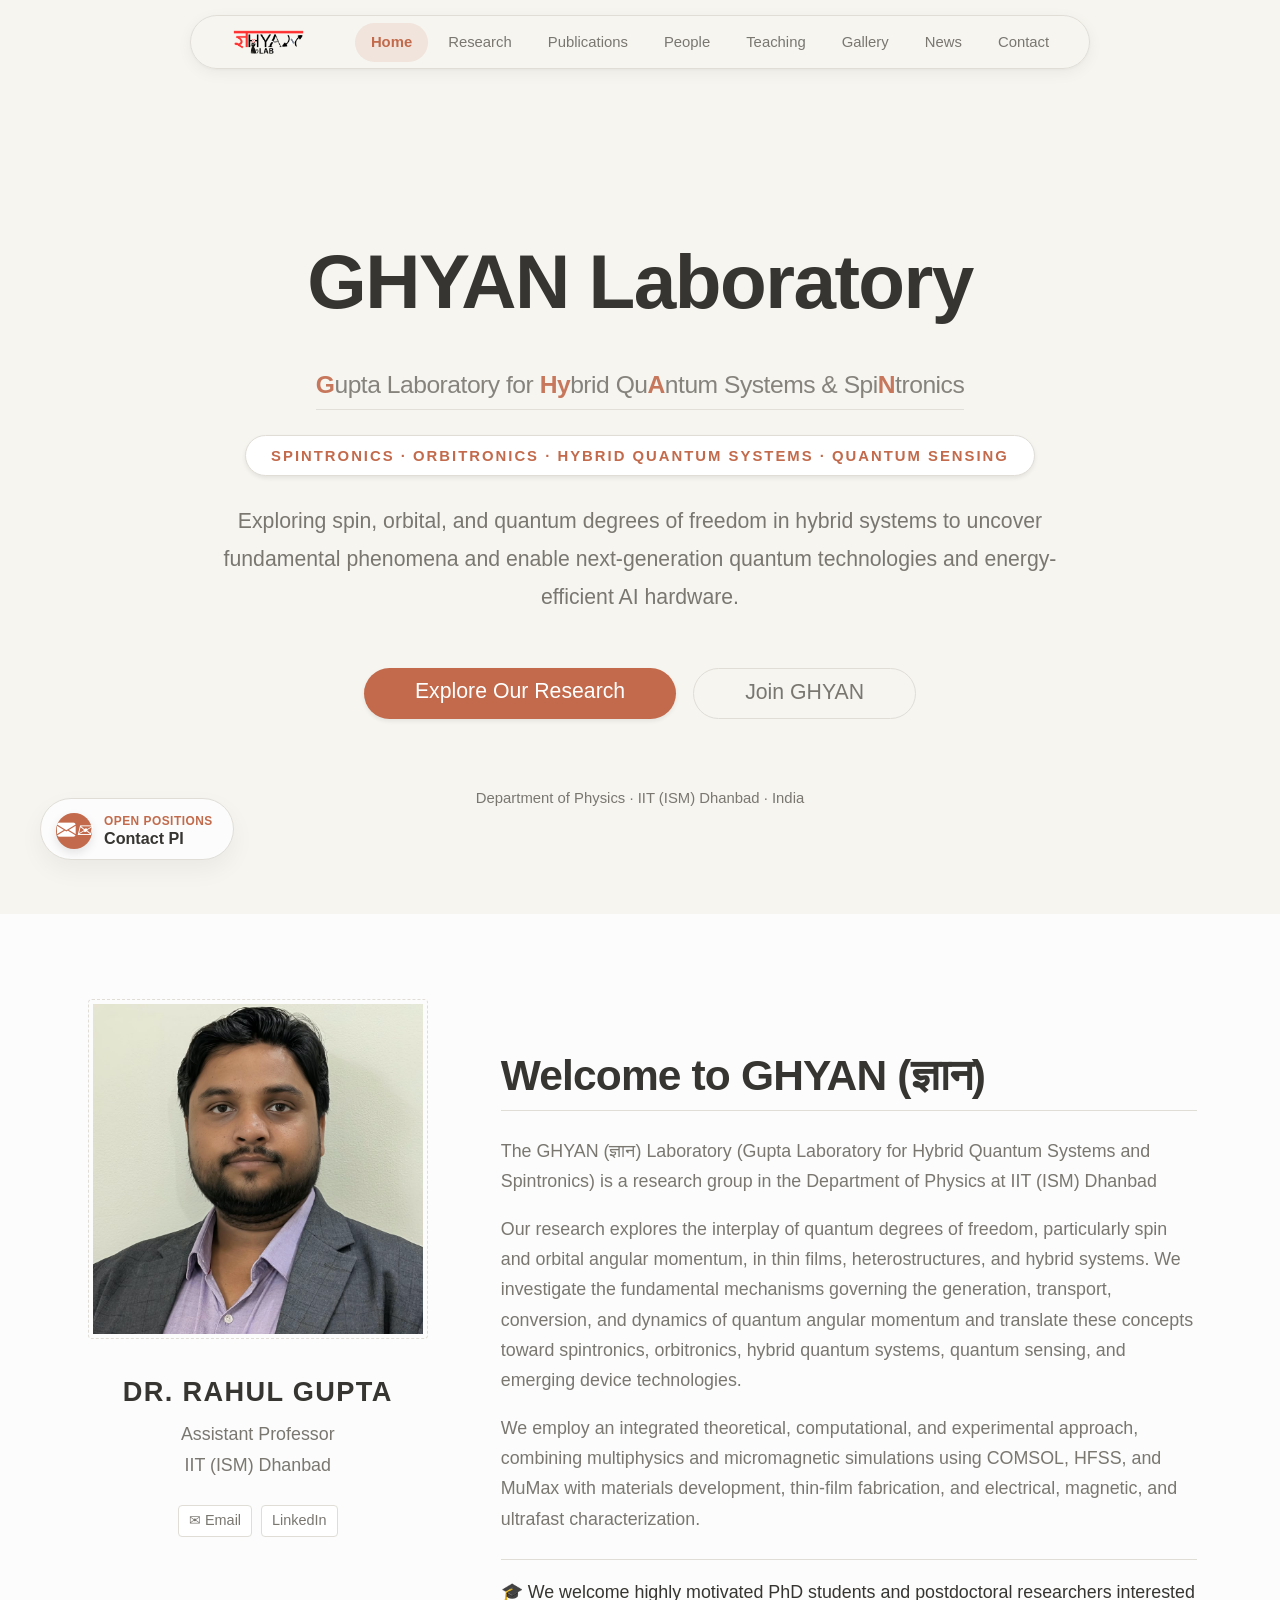
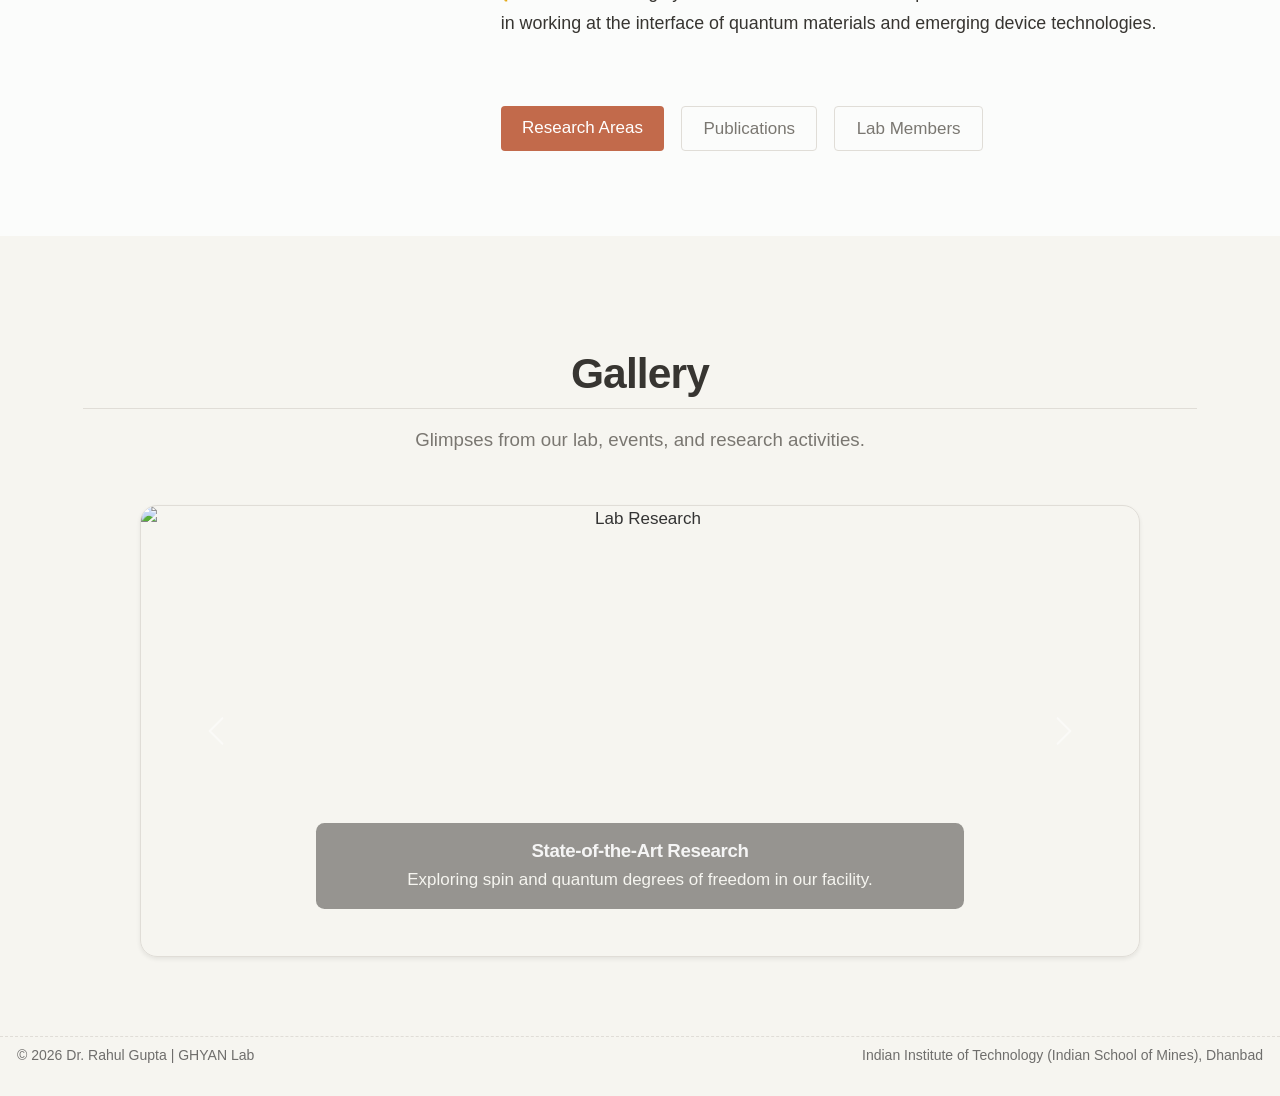
==== docs/index.html @ 09af7852 "PublicationUpdate" ====
<!DOCTYPE html>
<html xmlns="http://www.w3.org/1999/xhtml" lang="en" xml:lang="en"><head>

<meta charset="utf-8">
<meta name="generator" content="quarto-1.10.19">

<meta name="viewport" content="width=device-width, initial-scale=1.0, user-scalable=yes">


<title>Home – GHYAN</title>
<style>
/* Default styles provided by pandoc.
** See https://pandoc.org/MANUAL.html#variables-for-html for config info.
*/
span.smallcaps{font-variant: small-caps;}
div.columns{display: flex; gap: 1.5em;}
div.column{flex: auto;}
@media screen {
div.columns{gap: min(4vw, 1.5em);}
div.column{overflow-x: auto;}
}
div.hanging-indent{margin-left: 1.5em; text-indent: -1.5em;}
ul.task-list{list-style: none;}
ul.task-list li input[type="checkbox"] {
  width: 0.8em;
  margin: 0 0.8em 0.2em -1em; /* quarto-specific, see https://github.com/quarto-dev/quarto-cli/issues/4556 */ 
  vertical-align: middle;
}
</style>


<script src="site_libs/quarto-nav/quarto-nav.js"></script>
<script src="site_libs/quarto-nav/headroom.min.js"></script>
<script src="site_libs/clipboard/clipboard.min.js"></script>
<script src="site_libs/quarto-search/autocomplete.umd.js"></script>
<script src="site_libs/quarto-search/fuse.min.js"></script>
<script src="site_libs/quarto-search/quarto-search.js"></script>
<meta name="quarto:offset" content="./">
<link href="./images/Favicon_Dark.png" rel="icon" type="image/png">
<script src="site_libs/quarto-html/quarto.js" type="module"></script>
<script src="site_libs/quarto-html/tabsets/tabsets.js" type="module"></script>
<script src="site_libs/quarto-html/popper.min.js"></script>
<script src="site_libs/quarto-html/tippy.umd.min.js"></script>
<script src="site_libs/quarto-html/anchor.min.js"></script>
<link href="site_libs/quarto-html/tippy.css" rel="stylesheet">
<link href="site_libs/quarto-html/quarto-syntax-highlighting-bf27225e3a48a9273f3daa8f8e829971.css" rel="stylesheet" id="quarto-text-highlighting-styles">
<script src="site_libs/bootstrap/bootstrap.min.js"></script>
<link href="site_libs/bootstrap/bootstrap-icons.css" rel="stylesheet">
<link href="site_libs/bootstrap/bootstrap-4ba8b4d905635be60761a56a3afd567c.min.css" rel="stylesheet" append-hash="true" id="quarto-bootstrap" data-mode="light">
<script id="quarto-search-options" type="application/json">{
  "location": "navbar",
  "copy-button": false,
  "collapse-after": 3,
  "panel-placement": "end",
  "type": "overlay",
  "limit": 50,
  "keyboard-shortcut": [
    "f",
    "/",
    "s"
  ],
  "show-item-context": false,
  "language": {
    "search-no-results-text": "No results",
    "search-matching-documents-text": "matching documents",
    "search-copy-link-title": "Copy link to search",
    "search-hide-matches-text": "Hide additional matches",
    "search-more-match-text": "more match in this document",
    "search-more-matches-text": "more matches in this document",
    "search-clear-button-title": "Clear",
    "search-text-placeholder": "",
    "search-detached-cancel-button-title": "Cancel",
    "search-submit-button-title": "Submit",
    "search-label": "Search"
  }
}</script>


<link rel="stylesheet" href="styles.css">
</head>

<body class="nav-fixed fullcontent quarto-light">

<div id="quarto-search-results"></div>
  <header id="quarto-header" class="headroom fixed-top">
    <nav class="navbar navbar-expand-lg " data-bs-theme="dark">
      <div class="navbar-container container-fluid">
      <div class="navbar-brand-container mx-auto">
    <a href="./index.html" class="navbar-brand navbar-brand-logo">
    <img src="./images/Main Logo.png" alt="" class="navbar-logo light-content">
    <img src="./images/Main Logo.png" alt="" class="navbar-logo dark-content">
    </a>
  </div>
          <button class="navbar-toggler" type="button" data-bs-toggle="collapse" data-bs-target="#navbarCollapse" aria-controls="navbarCollapse" role="menu" aria-expanded="false" aria-label="Toggle navigation" onclick="if (window.quartoToggleHeadroom) { window.quartoToggleHeadroom(); }">
  <span class="navbar-toggler-icon"></span>
</button>
          <div class="collapse navbar-collapse" id="navbarCollapse">
            <ul class="navbar-nav navbar-nav-scroll ms-auto">
  <li class="nav-item">
    <a class="nav-link active" href="./index.html" aria-current="page"> 
<span class="menu-text">Home</span></a>
  </li>  
  <li class="nav-item">
    <a class="nav-link" href="./research.html"> 
<span class="menu-text">Research</span></a>
  </li>  
  <li class="nav-item">
    <a class="nav-link" href="./publications.html"> 
<span class="menu-text">Publications</span></a>
  </li>  
  <li class="nav-item">
    <a class="nav-link" href="./people.html"> 
<span class="menu-text">People</span></a>
  </li>  
  <li class="nav-item">
    <a class="nav-link" href="./teaching.html"> 
<span class="menu-text">Teaching</span></a>
  </li>  
  <li class="nav-item">
    <a class="nav-link" href="./gallery.html"> 
<span class="menu-text">Gallery</span></a>
  </li>  
  <li class="nav-item">
    <a class="nav-link" href="./news.html"> 
<span class="menu-text">News</span></a>
  </li>  
  <li class="nav-item">
    <a class="nav-link" href="./contact.html"> 
<span class="menu-text">Contact</span></a>
  </li>  
</ul>
          </div> <!-- /navcollapse -->
            <div class="quarto-navbar-tools">
</div>
      </div> <!-- /container-fluid -->
    </nav>
</header>
<!-- content -->
<div id="quarto-content" class="quarto-container page-layout-custom page-navbar">
<!-- sidebar -->
<!-- margin-sidebar -->
<!-- main -->

<header id="title-block-header" class="quarto-title-block default">
<div class="quarto-title">
<h1 class="title">Home</h1>
</div>



<div class="quarto-title-meta">

    
  
    
  </div>
  


</header>


<style>
  #title-block-header { display: none; }
  
  /* Natural body scrolling */
  html { 
    scroll-padding-top: 100px; /* Accounts for floating Quarto navbar */
    scroll-behavior: smooth;
  }
  
  body { 
    background-color: var(--bs-body-bg, #f6f5f0); 
  }
  
  #quarto-content { padding: 0 !important; margin: 0 !important; }
  
  /* Quarto footer styling */
  .nav-footer {
    background-color: var(--bs-body-bg) !important;
    border-top: 1px dashed #e0ddd7;
  }
  
  .snap-container {
    width: 100%;
    max-width: 100%;
    overflow-x: hidden;
  }
  
  /* Full-width, full-height sections */
  .snap-section {
    min-height: calc(100vh - 100px);
    width: 100%;
    display: flex;
    align-items: center;
    justify-content: center;
    padding: 2rem 1.5rem;
    position: relative;
  }
  
  .hero-text {
    max-width: 850px;
    line-height: 1.8;
  }
  
  /* --- Floating Tab --- */
  .floating-tab {
    position: fixed;
    bottom: 40px;
    left: 40px;
    background: #fbfcfb; /* Card background */
    border: 1px solid #e0ddd7;
    padding: 10px 20px 10px 15px;
    border-radius: 50px;
    box-shadow: 0 10px 25px rgba(0,0,0,0.05);
    z-index: 1000;
    display: flex;
    align-items: center;
    gap: 12px;
    text-decoration: none;
    color: #373531;
    transition: all 0.3s ease;
  }
  @media (max-width: 576px) {
    .floating-tab {
      bottom: 20px;
      left: 20px;
      padding: 8px 14px 8px 10px;
    }
  }
  .floating-tab:hover {
    transform: translateY(-5px);
    box-shadow: 0 15px 35px rgba(0,0,0,0.08);
    color: #373531;
    text-decoration: none;
  }
  .floating-icon-wrap {
    background: #c26a4b; /* Primary Accent */
    color: white;
    width: 36px;
    height: 36px;
    border-radius: 50%;
    display: flex;
    align-items: center;
    justify-content: center;
    font-size: 1.1rem;
    box-shadow: 0 4px 10px rgba(0,0,0,0.1);
  }
  .floating-text .eyebrow {
    font-size: 0.7rem;
    font-weight: 700;
    text-transform: uppercase;
    color: #c26a4b;
    letter-spacing: 0.5px;
    line-height: 1;
    margin-bottom: 2px;
  }
  .floating-text .main {
    font-size: 0.95rem;
    font-weight: 700;
    line-height: 1;
  }
  
  /* Utilities for Kinto Theme */
  .text-accent { color: #c26a4b !important; }
  .bg-accent { background-color: #c26a4b !important; color: white !important; }
  .text-muted-foreground { color: #7a7771 !important; }
  .border-subtle { border-color: #e0ddd7 !important; }
</style>

<!-- Floating Bottom Left Tab -->
<a href="contact.html" class="floating-tab">
  <div class="floating-icon-wrap">
    <i class="bi bi-envelope-fill">✉</i>
  </div>
  <div class="floating-text">
    <div class="eyebrow">Open Positions</div>
    <div class="main">Contact PI</div>
  </div>
</a>

<div class="snap-container">

  <!-- Section 1: Hero Banner -->
  <section class="snap-section text-center">
    <div class="container d-flex flex-column justify-content-center align-items-center" style="z-index: 1;">
      
      <h1 class="display-2 fw-bolder mb-3" style="color: #373531; letter-spacing: -0.02em;">GHYAN Laboratory</h1> 
      <h2 class="h3 mb-4 fw-normal" style="color: #7a7771;"><span class="text-accent fw-bold">G</span>upta Laboratory for <span class="text-accent fw-bold">Hy</span>brid Qu<span class="text-accent fw-bold">A</span>ntum Systems &amp; Spi<span class="text-accent fw-bold">N</span>tronics</h2>
      
      <div class="d-inline-block border border-subtle rounded-pill px-4 py-2 mb-4 bg-white shadow-sm">
        <p class="text-uppercase small fw-bold text-accent mb-0" style="letter-spacing: 2px;">
          Spintronics · Orbitronics · Hybrid Quantum Systems · Quantum Sensing
        </p>
      </div>
      
      <p class="lead hero-text mb-5 mx-auto text-muted-foreground">
        Exploring spin, orbital, and quantum degrees of freedom in hybrid systems to uncover fundamental phenomena and enable next-generation quantum technologies and energy-efficient AI hardware.
      </p>
      
      <div class="d-flex flex-wrap gap-3 justify-content-center mb-5">
        <a href="research.html" class="btn bg-accent btn-lg rounded-pill px-5 shadow-sm border-0">Explore Our Research</a>
        <a href="contact.html" class="btn btn-outline-dark btn-lg rounded-pill px-5 border-subtle text-muted-foreground">Join GHYAN</a>
      </div>
      
      <p class="small text-muted-foreground mt-3">
        Department of Physics · IIT (ISM) Dhanbad · India
      </p>
      
    </div>
  </section>

  <!-- Section 2: Welcome (Using existing theme styles) -->
  <section class="snap-section" style="background-color: #fbfcfb;">
    <div class="container py-5">
      <!-- We reuse the .home-layout from your styles.css for a native look -->
      <div class="home-layout" style="margin-top: 0; margin-bottom: 0; min-height: auto;">
        
        <!-- Left Column: Profile -->
        <div class="home-left">
          <div class="profile-img-container" style="border-color: #e0ddd7;">
            <img src="images/profile.jpg" alt="Dr. Rahul Gupta">
          </div>
          <div class="profile-name" style="color: #373531;">Dr. Rahul Gupta</div>
          <div class="profile-title text-muted-foreground">Assistant Professor</div>
          <div class="profile-title text-muted-foreground">IIT (ISM) Dhanbad</div>
          
          <div class="social-buttons">
            <a href="mailto:gupta.hyq@gmail.com" class="social-btn email" style="color: #7a7771; border-color: #e0ddd7;">✉ Email</a>
            <a href="#" class="social-btn linkedin" target="_blank" style="color: #7a7771; border-color: #e0ddd7;">LinkedIn</a>
          </div>
        </div>

        <!-- Right Column: Welcome and Bio -->
        <div class="home-right">
          <h2 class="welcome-title mb-4" style="font-size: 2.5rem; font-weight: 700; color: #373531; letter-spacing: -0.02em;">Welcome to GHYAN (ज्ञान)</h2>
          
          <div class="welcome-text text-muted-foreground" style="font-size: 1.05rem; line-height: 1.7;">
            <p>The GHYAN (ज्ञान) Laboratory (Gupta Laboratory for Hybrid Quantum Systems and Spintronics) is a research group in the Department of Physics at IIT (ISM) Dhanbad</p>
            
            <p>Our research explores the interplay of quantum degrees of freedom, particularly spin and orbital angular momentum, in thin films, heterostructures, and hybrid systems. We investigate the fundamental mechanisms governing the generation, transport, conversion, and dynamics of quantum angular momentum and translate these concepts toward spintronics, orbitronics, hybrid quantum systems, quantum sensing, and emerging device technologies.</p>
            
            <p>We employ an integrated theoretical, computational, and experimental approach, combining multiphysics and micromagnetic simulations using COMSOL, HFSS, and MuMax with materials development, thin-film fabrication, and electrical, magnetic, and ultrafast characterization.</p>
            
            <p class="mt-4 pt-3 border-top border-subtle" style="color: #373531; font-weight: 500;">
              🎓 We welcome highly motivated PhD students and postdoctoral researchers interested in working at the interface of quantum materials and emerging device technologies.
            </p>
          </div>
          
          <div class="action-buttons mt-4">
            <a href="research.html" class="action-btn bg-accent text-white border-0">Research Areas</a>
            <a href="publications.html" class="action-btn" style="border-color: #e0ddd7; color: #7a7771;">Publications</a>
            <a href="people.html" class="action-btn" style="border-color: #e0ddd7; color: #7a7771;">Lab Members</a>
          </div>
        </div>

      </div>
    </div>
  </section>

  <!-- Section 3: Gallery -->
  <section class="snap-section">
    <div class="container text-center">
      <h2 class="display-6 fw-bold mb-3" style="color: #373531; letter-spacing: -0.02em;">Gallery</h2>
      <p class="text-muted-foreground mb-5 fs-5">
        Glimpses from our lab, events, and research activities.
      </p>
      
      <!-- Working Bootstrap Carousel -->
      <div class="row g-4 justify-content-center mx-auto" style="max-width: 1000px;">
        <div class="col-md-10">
          <div id="galleryCarousel" class="carousel slide carousel-fade rounded-4 shadow-sm overflow-hidden border border-subtle" data-bs-ride="carousel">
            <div class="carousel-inner">
              <div class="carousel-item active" data-bs-interval="4000">
                <img src="https://images.unsplash.com/photo-1532094349884-543bc11b234d?auto=format&amp;fit=crop&amp;w=1200&amp;q=80" class="d-block w-100" alt="Lab Research" style="height: 450px; object-fit: cover;">
                <div class="carousel-caption d-none d-md-block bg-dark bg-opacity-50 rounded-3 p-3 mb-4 mx-4">
                  <h5 class="text-white fw-bold mb-1">State-of-the-Art Research</h5>
                  <p class="text-light mb-0">Exploring spin and quantum degrees of freedom in our facility.</p>
                </div>
              </div>
              <div class="carousel-item" data-bs-interval="4000">
                <img src="https://images.unsplash.com/photo-1456324504439-367cee3b3c32?auto=format&amp;fit=crop&amp;w=1200&amp;q=80" class="d-block w-100" alt="Publications" style="height: 450px; object-fit: cover;">
                <div class="carousel-caption d-none d-md-block bg-dark bg-opacity-50 rounded-3 p-3 mb-4 mx-4">
                  <h5 class="text-white fw-bold mb-1">Breakthrough Publications</h5>
                  <p class="text-light mb-0">Bridging fundamental physics and next-generation device concepts.</p>
                </div>
              </div>
              <div class="carousel-item" data-bs-interval="4000">
                <img src="https://images.unsplash.com/photo-1524178232363-1fb2b075b655?auto=format&amp;fit=crop&amp;w=1200&amp;q=80" class="d-block w-100" alt="Team Work" style="height: 450px; object-fit: cover;">
                <div class="carousel-caption d-none d-md-block bg-dark bg-opacity-50 rounded-3 p-3 mb-4 mx-4">
                  <h5 class="text-white fw-bold mb-1">Collaborative Environment</h5>
                  <p class="text-light mb-0">Working at the interface of quantum materials and emerging tech.</p>
                </div>
              </div>
            </div>
            <button class="carousel-control-prev" type="button" data-bs-target="#galleryCarousel" data-bs-slide="prev">
              <span class="carousel-control-prev-icon" aria-hidden="true"></span>
              <span class="visually-hidden">Previous</span>
            </button>
            <button class="carousel-control-next" type="button" data-bs-target="#galleryCarousel" data-bs-slide="next">
              <span class="carousel-control-next-icon" aria-hidden="true"></span>
              <span class="visually-hidden">Next</span>
            </button>
          </div>
        </div>
      </div>
      
    </div>
  </section>

</div>




<script id="quarto-html-after-body" type="application/javascript">
  window.document.addEventListener("DOMContentLoaded", function (event) {
    const icon = "";
    const anchorJS = new window.AnchorJS();
    anchorJS.options = {
      placement: 'right',
      icon: icon
    };
    anchorJS.add('.anchored');
    const isCodeAnnotation = (el) => {
      for (const clz of el.classList) {
        if (clz.startsWith('code-annotation-')) {                     
          return true;
        }
      }
      return false;
    }
    const onCopySuccess = function(e) {
      // button target
      const button = e.trigger;
      // don't keep focus
      button.blur();
      // flash "checked"
      button.classList.add('code-copy-button-checked');
      var currentTitle = button.getAttribute("title");
      button.setAttribute("title", "Copied!");
      let tooltip;
      if (window.bootstrap) {
        button.setAttribute("data-bs-toggle", "tooltip");
        button.setAttribute("data-bs-placement", "left");
        button.setAttribute("data-bs-title", "Copied!");
        tooltip = new bootstrap.Tooltip(button, 
          { trigger: "manual", 
            customClass: "code-copy-button-tooltip",
            offset: [0, -8]});
        tooltip.show();    
      }
      setTimeout(function() {
        if (tooltip) {
          tooltip.hide();
          button.removeAttribute("data-bs-title");
          button.removeAttribute("data-bs-toggle");
          button.removeAttribute("data-bs-placement");
        }
        button.setAttribute("title", currentTitle);
        button.classList.remove('code-copy-button-checked');
      }, 1000);
      // clear code selection
      e.clearSelection();
    }
    const getTextToCopy = function(trigger) {
      const outerScaffold = trigger.parentElement.cloneNode(true);
      const codeEl = outerScaffold.querySelector('code');
      for (const childEl of codeEl.children) {
        if (isCodeAnnotation(childEl)) {
          childEl.remove();
        }
      }
      return codeEl.innerText;
    }
    const clipboard = new window.ClipboardJS('.code-copy-button:not([data-in-quarto-modal])', {
      text: getTextToCopy
    });
    clipboard.on('success', onCopySuccess);
    if (window.document.getElementById('quarto-embedded-source-code-modal')) {
      const clipboardModal = new window.ClipboardJS('.code-copy-button[data-in-quarto-modal]', {
        text: getTextToCopy,
        container: window.document.getElementById('quarto-embedded-source-code-modal')
      });
      clipboardModal.on('success', onCopySuccess);
    }
      var localhostRegex = new RegExp(/^(?:http|https):\/\/localhost\:?[0-9]*\//);
      var mailtoRegex = new RegExp(/^mailto:/);
        var filterRegex = new RegExp('/' + window.location.host + '/');
      var isInternal = (href) => {
          return filterRegex.test(href) || localhostRegex.test(href) || mailtoRegex.test(href);
      }
      // Inspect non-navigation links and adorn them if external
     var links = window.document.querySelectorAll('a[href]:not(.nav-link):not(.navbar-brand):not(.toc-action):not(.sidebar-link):not(.sidebar-item-toggle):not(.pagination-link):not(.no-external):not([aria-hidden]):not(.dropdown-item):not(.quarto-navigation-tool):not(.about-link)');
      for (var i=0; i<links.length; i++) {
        const link = links[i];
        if (!isInternal(link.href)) {
          // undo the damage that might have been done by quarto-nav.js in the case of
          // links that we want to consider external
          if (link.dataset.originalHref !== undefined) {
            link.href = link.dataset.originalHref;
          }
        }
      }
    function tippyHover(el, contentFn, onTriggerFn, onUntriggerFn) {
      const config = {
        allowHTML: true,
        maxWidth: 500,
        delay: 100,
        arrow: false,
        appendTo: function(el) {
            return el.parentElement;
        },
        interactive: true,
        interactiveBorder: 10,
        theme: 'quarto',
        placement: 'bottom-start',
      };
      if (contentFn) {
        config.content = contentFn;
      }
      if (onTriggerFn) {
        config.onTrigger = onTriggerFn;
      }
      if (onUntriggerFn) {
        config.onUntrigger = onUntriggerFn;
      }
      window.tippy(el, config); 
    }
    const noterefs = window.document.querySelectorAll('a[role="doc-noteref"]');
    for (var i=0; i<noterefs.length; i++) {
      const ref = noterefs[i];
      tippyHover(ref, function() {
        // use id or data attribute instead here
        let href = ref.getAttribute('data-footnote-href') || ref.getAttribute('href');
        try { href = new URL(href).hash; } catch {}
        const id = href.replace(/^#\/?/, "");
        const note = window.document.getElementById(id);
        if (note) {
          return note.innerHTML;
        } else {
          return "";
        }
      });
    }
    const xrefs = window.document.querySelectorAll('a.quarto-xref');
    const processXRef = (id, note) => {
      // Strip column container classes
      const stripColumnClz = (el) => {
        el.classList.remove("page-full", "page-columns");
        if (el.children) {
          for (const child of el.children) {
            stripColumnClz(child);
          }
        }
      }
      stripColumnClz(note)
      if (id === null || id.startsWith('sec-')) {
        // Special case sections, only their first couple elements
        const container = document.createElement("div");
        if (note.children && note.children.length > 2) {
          container.appendChild(note.children[0].cloneNode(true));
          for (let i = 1; i < note.children.length; i++) {
            const child = note.children[i];
            if (child.tagName === "P" && child.innerText === "") {
              continue;
            } else {
              container.appendChild(child.cloneNode(true));
              break;
            }
          }
          if (window.Quarto?.typesetMath) {
            window.Quarto.typesetMath(container);
          }
          return container.innerHTML
        } else {
          if (window.Quarto?.typesetMath) {
            window.Quarto.typesetMath(note);
          }
          return note.innerHTML;
        }
      } else {
        // Remove any anchor links if they are present
        const anchorLink = note.querySelector('a.anchorjs-link');
        if (anchorLink) {
          anchorLink.remove();
        }
        if (window.Quarto?.typesetMath) {
          window.Quarto.typesetMath(note);
        }
        if (note.classList.contains("callout")) {
          return note.outerHTML;
        } else {
          return note.innerHTML;
        }
      }
    }
    for (var i=0; i<xrefs.length; i++) {
      const xref = xrefs[i];
      tippyHover(xref, undefined, function(instance) {
        instance.disable();
        let url = xref.getAttribute('href');
        let hash = undefined; 
        if (url.startsWith('#')) {
          hash = url;
        } else {
          try { hash = new URL(url).hash; } catch {}
        }
        if (hash) {
          const id = hash.replace(/^#\/?/, "");
          const note = window.document.getElementById(id);
          if (note !== null) {
            try {
              const html = processXRef(id, note.cloneNode(true));
              instance.setContent(html);
            } finally {
              instance.enable();
              instance.show();
            }
          } else {
            // See if we can fetch this
            fetch(url.split('#')[0])
            .then(res => res.text())
            .then(html => {
              const parser = new DOMParser();
              const htmlDoc = parser.parseFromString(html, "text/html");
              const note = htmlDoc.getElementById(id);
              if (note !== null) {
                const html = processXRef(id, note);
                instance.setContent(html);
              } 
            }).finally(() => {
              instance.enable();
              instance.show();
            });
          }
        } else {
          // See if we can fetch a full url (with no hash to target)
          // This is a special case and we should probably do some content thinning / targeting
          fetch(url)
          .then(res => res.text())
          .then(html => {
            const parser = new DOMParser();
            const htmlDoc = parser.parseFromString(html, "text/html");
            const note = htmlDoc.querySelector('main.content');
            if (note !== null) {
              // This should only happen for chapter cross references
              // (since there is no id in the URL)
              // remove the first header
              if (note.children.length > 0 && note.children[0].tagName === "HEADER") {
                note.children[0].remove();
              }
              const html = processXRef(null, note);
              instance.setContent(html);
            } 
          }).finally(() => {
            instance.enable();
            instance.show();
          });
        }
      }, function(instance) {
      });
    }
        let selectedAnnoteEl;
        const selectorForAnnotation = ( cell, annotation) => {
          let cellAttr = 'data-code-cell="' + cell + '"';
          let lineAttr = 'data-code-annotation="' +  annotation + '"';
          const selector = 'span[' + cellAttr + '][' + lineAttr + ']';
          return selector;
        }
        const selectCodeLines = (annoteEl) => {
          const doc = window.document;
          const targetCell = annoteEl.getAttribute("data-target-cell");
          const targetAnnotation = annoteEl.getAttribute("data-target-annotation");
          const annoteSpan = window.document.querySelector(selectorForAnnotation(targetCell, targetAnnotation));
          const lines = annoteSpan.getAttribute("data-code-lines").split(",");
          const lineIds = lines.map((line) => {
            return targetCell + "-" + line;
          })
          let top = null;
          let height = null;
          let parent = null;
          if (lineIds.length > 0) {
              //compute the position of the single el (top and bottom and make a div)
              const el = window.document.getElementById(lineIds[0]);
              top = el.offsetTop;
              height = el.offsetHeight;
              parent = el.parentElement.parentElement;
            if (lineIds.length > 1) {
              const lastEl = window.document.getElementById(lineIds[lineIds.length - 1]);
              const bottom = lastEl.offsetTop + lastEl.offsetHeight;
              height = bottom - top;
            }
            if (top !== null && height !== null && parent !== null) {
              // cook up a div (if necessary) and position it 
              let div = window.document.getElementById("code-annotation-line-highlight");
              if (div === null) {
                div = window.document.createElement("div");
                div.setAttribute("id", "code-annotation-line-highlight");
                div.style.position = 'absolute';
                parent.appendChild(div);
              }
              div.style.top = top - 2 + "px";
              div.style.height = height + 4 + "px";
              div.style.left = 0;
              let gutterDiv = window.document.getElementById("code-annotation-line-highlight-gutter");
              if (gutterDiv === null) {
                gutterDiv = window.document.createElement("div");
                gutterDiv.setAttribute("id", "code-annotation-line-highlight-gutter");
                gutterDiv.style.position = 'absolute';
                const codeCell = window.document.getElementById(targetCell);
                const gutter = codeCell.querySelector('.code-annotation-gutter');
                gutter.appendChild(gutterDiv);
              }
              gutterDiv.style.top = top - 2 + "px";
              gutterDiv.style.height = height + 4 + "px";
            }
            selectedAnnoteEl = annoteEl;
          }
        };
        const unselectCodeLines = () => {
          const elementsIds = ["code-annotation-line-highlight", "code-annotation-line-highlight-gutter"];
          elementsIds.forEach((elId) => {
            const div = window.document.getElementById(elId);
            if (div) {
              div.remove();
            }
          });
          selectedAnnoteEl = undefined;
        };
          // Handle positioning of the toggle
      window.addEventListener(
        "resize",
        throttle(() => {
          elRect = undefined;
          if (selectedAnnoteEl) {
            selectCodeLines(selectedAnnoteEl);
          }
        }, 10)
      );
      function throttle(fn, ms) {
      let throttle = false;
      let timer;
        return (...args) => {
          if(!throttle) { // first call gets through
              fn.apply(this, args);
              throttle = true;
          } else { // all the others get throttled
              if(timer) clearTimeout(timer); // cancel #2
              timer = setTimeout(() => {
                fn.apply(this, args);
                timer = throttle = false;
              }, ms);
          }
        };
      }
        // Attach click handler to the DT
        const annoteDls = window.document.querySelectorAll('dt[data-target-cell]');
        for (const annoteDlNode of annoteDls) {
          annoteDlNode.addEventListener('click', (event) => {
            const clickedEl = event.target;
            if (clickedEl !== selectedAnnoteEl) {
              unselectCodeLines();
              const activeEl = window.document.querySelector('dt[data-target-cell].code-annotation-active');
              if (activeEl) {
                activeEl.classList.remove('code-annotation-active');
              }
              selectCodeLines(clickedEl);
              clickedEl.classList.add('code-annotation-active');
            } else {
              // Unselect the line
              unselectCodeLines();
              clickedEl.classList.remove('code-annotation-active');
            }
          });
        }
    const findCites = (el) => {
      const parentEl = el.parentElement;
      if (parentEl) {
        const cites = parentEl.dataset.cites;
        if (cites) {
          return {
            el,
            cites: cites.split(' ')
          };
        } else {
          return findCites(el.parentElement)
        }
      } else {
        return undefined;
      }
    };
    var bibliorefs = window.document.querySelectorAll('a[role="doc-biblioref"]');
    for (var i=0; i<bibliorefs.length; i++) {
      const ref = bibliorefs[i];
      const citeInfo = findCites(ref);
      if (citeInfo) {
        tippyHover(citeInfo.el, function() {
          var popup = window.document.createElement('div');
          citeInfo.cites.forEach(function(cite) {
            var citeDiv = window.document.createElement('div');
            citeDiv.classList.add('hanging-indent');
            citeDiv.classList.add('csl-entry');
            var biblioDiv = window.document.getElementById('ref-' + cite);
            if (biblioDiv) {
              citeDiv.innerHTML = biblioDiv.innerHTML;
            }
            popup.appendChild(citeDiv);
          });
          return popup.innerHTML;
        });
      }
    }
  });
  </script>
</div> <!-- /content -->
<footer class="footer">
  <div class="nav-footer">
    <div class="nav-footer-left">
<p>© 2026 Dr.&nbsp;Rahul Gupta | GHYAN Lab</p>
</div>   
    <div class="nav-footer-center">
      &nbsp;
    </div>
    <div class="nav-footer-right">
<p>Indian Institute of Technology (Indian School of Mines), Dhanbad</p>
</div>
  </div>
</footer>




</body></html>
---- docs/site_libs/quarto-html/tippy.css ----
.tippy-box[data-animation=fade][data-state=hidden]{opacity:0}[data-tippy-root]{max-width:calc(100vw - 10px)}.tippy-box{position:relative;background-color:#333;color:#fff;border-radius:4px;font-size:14px;line-height:1.4;white-space:normal;outline:0;transition-property:transform,visibility,opacity}.tippy-box[data-placement^=top]>.tippy-arrow{bottom:0}.tippy-box[data-placement^=top]>.tippy-arrow:before{bottom:-7px;left:0;border-width:8px 8px 0;border-top-color:initial;transform-origin:center top}.tippy-box[data-placement^=bottom]>.tippy-arrow{top:0}.tippy-box[data-placement^=bottom]>.tippy-arrow:before{top:-7px;left:0;border-width:0 8px 8px;border-bottom-color:initial;transform-origin:center bottom}.tippy-box[data-placement^=left]>.tippy-arrow{right:0}.tippy-box[data-placement^=left]>.tippy-arrow:before{border-width:8px 0 8px 8px;border-left-color:initial;right:-7px;transform-origin:center left}.tippy-box[data-placement^=right]>.tippy-arrow{left:0}.tippy-box[data-placement^=right]>.tippy-arrow:before{left:-7px;border-width:8px 8px 8px 0;border-right-color:initial;transform-origin:center right}.tippy-box[data-inertia][data-state=visible]{transition-timing-function:cubic-bezier(.54,1.5,.38,1.11)}.tippy-arrow{width:16px;height:16px;color:#333}.tippy-arrow:before{content:"";position:absolute;border-color:transparent;border-style:solid}.tippy-content{position:relative;padding:5px 9px;z-index:1}
---- docs/site_libs/quarto-html/quarto-syntax-highlighting-bf27225e3a48a9273f3daa8f8e829971.css ----
/* quarto syntax highlight colors */
:root {
  --quarto-hl-ot-color: #003B4F;
  --quarto-hl-at-color: #657422;
  --quarto-hl-ss-color: #20794D;
  --quarto-hl-an-color: #5E5E5E;
  --quarto-hl-fu-color: #4758AB;
  --quarto-hl-st-color: #20794D;
  --quarto-hl-cf-color: #003B4F;
  --quarto-hl-op-color: #5E5E5E;
  --quarto-hl-er-color: #AD0000;
  --quarto-hl-bn-color: #AD0000;
  --quarto-hl-al-color: #AD0000;
  --quarto-hl-va-color: #111111;
  --quarto-hl-bu-color: inherit;
  --quarto-hl-ex-color: inherit;
  --quarto-hl-pp-color: #AD0000;
  --quarto-hl-in-color: #5E5E5E;
  --quarto-hl-vs-color: #20794D;
  --quarto-hl-wa-color: #5E5E5E;
  --quarto-hl-do-color: #5E5E5E;
  --quarto-hl-im-color: #00769E;
  --quarto-hl-ch-color: #20794D;
  --quarto-hl-dt-color: #AD0000;
  --quarto-hl-fl-color: #AD0000;
  --quarto-hl-co-color: #5E5E5E;
  --quarto-hl-cv-color: #5E5E5E;
  --quarto-hl-cn-color: #8f5902;
  --quarto-hl-sc-color: #5E5E5E;
  --quarto-hl-dv-color: #AD0000;
  --quarto-hl-kw-color: #003B4F;
}

/* other quarto variables */
:root {
  --quarto-font-monospace: SFMono-Regular, Menlo, Monaco, Consolas, "Liberation Mono", "Courier New", monospace;
}

/* syntax highlight based on Pandoc's rules */
pre > code.sourceCode > span {
  color: #003B4F;
}

code.sourceCode > span {
  color: #003B4F;
}

div.sourceCode,
div.sourceCode pre.sourceCode {
  color: #003B4F;
}

/* Normal */
code span {
  color: #003B4F;
}

/* Alert */
code span.al {
  color: #AD0000;
  font-style: inherit;
}

/* Annotation */
code span.an {
  color: #5E5E5E;
  font-style: inherit;
}

/* Attribute */
code span.at {
  color: #657422;
  font-style: inherit;
}

/* BaseN */
code span.bn {
  color: #AD0000;
  font-style: inherit;
}

/* BuiltIn */
code span.bu {
  font-style: inherit;
}

/* ControlFlow */
code span.cf {
  color: #003B4F;
  font-weight: bold;
  font-style: inherit;
}

/* Char */
code span.ch {
  color: #20794D;
  font-style: inherit;
}

/* Constant */
code span.cn {
  color: #8f5902;
  font-style: inherit;
}

/* Comment */
code span.co {
  color: #5E5E5E;
  font-style: inherit;
}

/* CommentVar */
code span.cv {
  color: #5E5E5E;
  font-style: italic;
}

/* Documentation */
code span.do {
  color: #5E5E5E;
  font-style: italic;
}

/* DataType */
code span.dt {
  color: #AD0000;
  font-style: inherit;
}

/* DecVal */
code span.dv {
  color: #AD0000;
  font-style: inherit;
}

/* Error */
code span.er {
  color: #AD0000;
  font-style: inherit;
}

/* Extension */
code span.ex {
  font-style: inherit;
}

/* Float */
code span.fl {
  color: #AD0000;
  font-style: inherit;
}

/* Function */
code span.fu {
  color: #4758AB;
  font-style: inherit;
}

/* Import */
code span.im {
  color: #00769E;
  font-style: inherit;
}

/* Information */
code span.in {
  color: #5E5E5E;
  font-style: inherit;
}

/* Keyword */
code span.kw {
  color: #003B4F;
  font-weight: bold;
  font-style: inherit;
}

/* Operator */
code span.op {
  color: #5E5E5E;
  font-style: inherit;
}

/* Other */
code span.ot {
  color: #003B4F;
  font-style: inherit;
}

/* Preprocessor */
code span.pp {
  color: #AD0000;
  font-style: inherit;
}

/* SpecialChar */
code span.sc {
  color: #5E5E5E;
  font-style: inherit;
}

/* SpecialString */
code span.ss {
  color: #20794D;
  font-style: inherit;
}

/* String */
code span.st {
  color: #20794D;
  font-style: inherit;
}

/* Variable */
code span.va {
  color: #111111;
  font-style: inherit;
}

/* VerbatimString */
code span.vs {
  color: #20794D;
  font-style: inherit;
}

/* Warning */
code span.wa {
  color: #5E5E5E;
  font-style: italic;
}

.prevent-inlining {
  content: "</";
}

/*# sourceMappingURL=8be38f48d34c45af72792cbd699585e7.css.map */
---- docs/styles.css ----
/* Minimalist Global Styles */
body {
  background-color: #fff;
  color: #333;
}

h1, h2, h3, h4, h5 {
  font-weight: 600;
  color: #111;
  letter-spacing: -0.02em;
}

/* Home Layout to match reference image */
.home-layout {
  display: flex;
  flex-direction: column;
  gap: 4rem;
  margin-top: 1rem;
  margin-bottom: 5rem;
  min-height: 80vh;
  align-items: center;
}

@media (min-width: 768px) {
  .home-layout {
    flex-direction: row;
    align-items: flex-start;
  }
}

.home-left {
  flex: 0 0 350px;
  max-width: 100%;
  text-align: center;
}

@media (max-width: 767.98px) {
  .home-left {
    flex: 1 1 auto;
    width: 100%;
    max-width: 340px;
  }
  .home-layout {
    gap: 2.5rem;
    margin-bottom: 3.5rem;
  }
  .welcome-title {
    font-size: 2rem !important;
  }
}

.home-right {
  flex: 1;
  padding-top: 1rem;
  display: flex;
  flex-direction: column;
}

/* Profile Image */
.profile-img-container {
  border: 1px dashed #aaa;
  padding: 4px;
  margin-bottom: 1.5rem;
  display: inline-block;
  max-width: 100%;
  transition: transform 0.3s ease, box-shadow 0.3s ease;
  border-radius: 4px;
}
.profile-img-container:hover {
  transform: translateY(-5px);
  box-shadow: 0 10px 25px rgba(0,0,0,0.1);
}
.profile-img-container img {
  width: 330px;
  max-width: 100%;
  height: 330px;
  aspect-ratio: 1 / 1;
  object-fit: cover;
  object-position: center 15%; /* Adjust this percentage to shift the image up or down (0% is top, 100% is bottom) */
  display: block;
}

/* Profile Text */
.profile-name {
  font-size: 1.6rem;
  font-weight: 700;
  margin-bottom: 0.5rem;
  text-transform: uppercase;
  letter-spacing: 0.05em;
}
.profile-title {
  color: #222;
  margin-bottom: 0.25rem;
  font-size: 1.05rem;
}

/* Social Buttons */
.social-buttons {
  display: flex;
  justify-content: center;
  gap: 0.5rem;
  margin-top: 1.5rem;
  flex-wrap: wrap;
}
.social-btn {
  border: 1px solid #ccc;
  background: white;
  padding: 0.25rem 0.6rem;
  border-radius: 4px;
  font-size: 0.85rem;
  text-decoration: none;
  display: flex;
  align-items: center;
  gap: 0.4rem;
  transition: all 0.2s;
  font-weight: 500;
}
.social-btn:hover {
  text-decoration: none;
  color: #fff;
}
.social-btn.email { border-color: #f1c40f; color: #f39c12; }
.social-btn.scholar { border-color: #333; color: #333; }
.social-btn.orcid { border-color: #a6ce39; color: #a6ce39; }
.social-btn.linkedin { border-color: #0077b5; color: #0077b5; }

.social-btn.email:hover { background: #f39c12; color: #fff; border-color: #f39c12; }
.social-btn.scholar:hover { background: #333; color: #fff; border-color: #333; }
.social-btn.orcid:hover { background: #a6ce39; color: #fff; border-color: #a6ce39; }
.social-btn.linkedin:hover { background: #0077b5; color: #fff; border-color: #0077b5; }

/* Right side content */
.welcome-title {
  font-size: 2.5rem;
  font-weight: 700;
  margin-bottom: 1.5rem;
}

.welcome-text {
  font-size: 1.1rem;
  line-height: 1.7;
  color: #222;
  margin-bottom: 1.5rem;
  max-width: 800px;
}

/* Action Buttons */
.action-buttons {
  display: flex;
  gap: 1rem;
  margin-top: 2rem;
  flex-wrap: wrap;
}
.action-btn {
  border: 1px solid #555;
  background: transparent;
  color: #444;
  padding: 0.5rem 1.25rem;
  border-radius: 4px;
  text-decoration: none;
  font-weight: 500;
  transition: all 0.2s;
}
.action-btn:hover {
  text-decoration: none;
  background: #444;
  color: #fff;
}
.action-btn.primary {
  border-color: #1abc9c;
  color: #1abc9c;
}
.action-btn.primary:hover {
  background: #1abc9c;
  color: #fff;
}
.action-btn.secondary {
  border-color: #3498db;
  color: #3498db;
}
.action-btn.secondary:hover {
  background: #3498db;
  color: #fff;
}

.scroll-down {
  padding-top: 4rem;
  color: #666;
  font-size: 0.95rem;
  display: flex;
  align-items: center;
  gap: 0.5rem;
}

.scroll-arrow {
  display: inline-block;
  animation: bounce 2s infinite;
}

@keyframes bounce {
  0%, 20%, 50%, 80%, 100% {
    transform: translateY(0);
  }
  40% {
    transform: translateY(8px);
  }
  60% {
    transform: translateY(4px);
  }
}


/* Research Page Alternate Layout */
.research-row {
  display: flex;
  flex-direction: column;
  margin-bottom: 4rem;
  align-items: center;
  gap: 2rem;
}

@media (min-width: 768px) {
  .research-row {
    flex-direction: row;
  }
  .research-row:nth-child(even) {
    flex-direction: row-reverse;
  }
}

.research-text {
  flex: 1;
}

.research-image {
  flex: 1;
}

.research-image img {
  width: 100%;
  border-radius: 8px;
  box-shadow: 0 4px 15px rgba(0,0,0,0.05);
}


/* NEW PEOPLE PAGE STYLES */
.people-page {
  display: flex;
  flex-direction: column;
  gap: 3.5rem;
  margin-top: 2rem;
  margin-bottom: 5rem;
}

@media (min-width: 992px) {
  .people-page {
    flex-direction: row;
    align-items: flex-start;
    gap: 2.5rem;
  }
}

/* TEAM LEADER SIDEBAR - static on mobile, sticky on desktop */
.leader-sidebar {
  width: 100%;
  max-width: 440px;
  margin: 0 auto;
  position: static;
  flex: 1 1 auto;
}

@media (min-width: 992px) {
  .leader-sidebar {
    flex: 0 0 320px;
    max-width: 320px;
    margin: 0;
    align-self: flex-start;
    position: sticky;
    top: 90px;
  }
}

.leader-sticky {
  background: #fff;
  border-radius: 16px;
  padding: 2rem;
  border: 1px solid #eaeaea;
  box-shadow: 0 4px 20px rgba(0,0,0,0.03);
}

@media (max-width: 767.98px) {
  .leader-sticky {
    padding: 1.5rem 1.25rem;
    border-radius: 14px;
  }
  .people-page {
    gap: 2.5rem;
    margin-top: 1.25rem;
    margin-bottom: 3.5rem;
  }
}

.leader-sticky h2 .anchorjs-link,
.member-info h3 .anchorjs-link {
  display: none !important;
}

.leader-label {
  font-size: 0.75rem;
  font-weight: 700;
  letter-spacing: 0.05em;
  color: #7f8c8d;
  margin-bottom: 1.5rem;
}

.leader-photo {
  width: 100%;
  padding-bottom: 100%;
  position: relative;
  border: 2px dashed #ccc;
  border-radius: 12px;
  margin-bottom: 1.5rem;
}

.leader-photo img {
  position: absolute;
  top: 4px;
  left: 4px;
  width: calc(100% - 8px);
  height: calc(100% - 8px);
  object-fit: cover;
  object-position: center 10%;
  display: block;
  border-radius: 8px;
}

.leader-sticky h2 {
  margin: 0 0 0.25rem 0;
  font-size: 1.5rem;
  color: #2c3e50;
}

.leader-role {
  color: #3498db;
  font-weight: 600;
  margin: 0 0 1.5rem 0;
}

.leader-divider {
  height: 1px;
  background: #eaeaea;
  margin: 1.5rem 0;
}

.leader-bio {
  font-size: 0.95rem;
  color: #555;
  line-height: 1.6;
  margin-bottom: 1.5rem;
}

.leader-details p {
  display: flex;
  justify-content: space-between;
  font-size: 0.9rem;
  color: #333;
  margin-bottom: 0.5rem;
  border-bottom: 1px solid #f5f5f5;
  padding-bottom: 0.5rem;
}
.leader-details p:last-child { border-bottom: none; }
.leader-details p span { color: #888; font-size: 0.85rem; }

.leader-email {
  display: block;
  text-align: center;
  background: #2c3e50;
  color: white;
  padding: 0.75rem 1rem;
  border-radius: 8px;
  text-decoration: none;
  font-weight: 600;
  margin-top: 1.5rem;
  transition: background 0.2s;
}
.leader-email:hover { background: #1a252f; color: white; }

/* TEAM MEMBERS SECTION */
.team-section {
  flex: 1;
  min-width: 0;
}

.team-heading {
  margin-bottom: 2rem;
}

@media (max-width: 767.98px) {
  .team-heading {
    text-align: center;
    margin-bottom: 1.5rem;
  }
  .team-heading h2 {
    font-size: 1.75rem !important;
  }
}

.section-eyebrow {
  font-size: 0.8rem;
  font-weight: 700;
  color: #7f8c8d;
  letter-spacing: 0.05em;
  margin: 0 0 0.5rem 0;
}

.team-heading h2 {
  margin: 0 0 1rem 0;
  font-size: 2rem;
  color: #2c3e50;
}

.section-description {
  margin: 0;
  color: #555;
  font-size: 1.1rem;
  line-height: 1.5;
  max-width: 600px;
}

.team-grid {
  display: grid;
  grid-template-columns: repeat(3, 1fr);
  gap: 1.25rem;
}

@media (max-width: 991.98px) {
  .team-grid {
    grid-template-columns: 1fr !important;
    max-width: 380px;
    margin: 0 auto;
    gap: 1.5rem;
  }
}

.member-card {
  display: flex;
  flex-direction: column;
  background: #fff;
  border-radius: 12px;
  border: 1px solid #eaeaea;
  box-shadow: 0 4px 15px rgba(0,0,0,0.03);
  overflow: hidden;
  transition: transform 0.2s ease, box-shadow 0.2s ease;
}
.member-card:hover {
  transform: translateY(-5px);
  box-shadow: 0 8px 25px rgba(0,0,0,0.1);
}

.member-photo {
  width: calc(100% - 2rem);
  padding-bottom: calc(100% - 2rem);
  margin: 1rem auto 0;
  position: relative;
  border: 2px dashed #ccc;
  border-radius: 8px;
}

.member-photo img {
  position: absolute;
  top: 4px;
  left: 4px;
  width: calc(100% - 8px);
  height: calc(100% - 8px);
  object-fit: cover;
  display: block;
  border-radius: 4px;
}

.member-info {
  padding: 1.25rem;

}

.member-info h3 {
  margin: 0 0 0.25rem 0;
  font-size: 1.1rem;
  color: #2c3e50;
}

.member-position {
  font-size: 0.9rem;
  color: #3498db;
  font-weight: 500;
  margin: 0 0 0.25rem 0;
}

.member-department {
  font-size: 0.8rem;
  color: #7f8c8d;
  margin: 0 0 1rem 0;
}

.member-info a {
  display: inline-block;
  font-size: 0.85rem;
  color: #2c3e50;
  text-decoration: none;
  font-weight: 600;
  border-bottom: 1px solid currentColor;
}
.member-info a:hover { color: #3498db; }

/* Home Grid Sections */
.home-grid {
  display: grid;
  grid-template-columns: repeat(3, 1fr);
  gap: 2rem;
  margin-top: 5rem;
  margin-bottom: 5rem;
}
@media (max-width: 900px) {
  .home-grid { grid-template-columns: repeat(2, 1fr); }
}
@media (max-width: 600px) {
  .home-grid { grid-template-columns: 1fr; }
}

.home-card {
  display: flex;
  flex-direction: column;
  background: #fff;
  border-radius: 12px;
  border: 1px solid #eaeaea;
  overflow: hidden;
  text-decoration: none;
  color: #333;
  transition: transform 0.3s ease, box-shadow 0.3s ease;
  box-shadow: 0 4px 15px rgba(0,0,0,0.03);
}

.home-card:hover {
  transform: translateY(-8px);
  box-shadow: 0 12px 30px rgba(0,0,0,0.12);
  text-decoration: none;
}

.home-card img {
  width: 100%;
  aspect-ratio: 16 / 9;
  object-fit: cover;
  border-bottom: 1px solid #eaeaea;
}

.home-card-content {
  padding: 1.5rem;
}

.home-card-content h3 {
  margin: 0 0 0.5rem 0;
  font-size: 1.25rem;
  color: #2c3e50;
  font-weight: 700;
}

.home-card-content p {
  margin: 0;
  color: #666;
  font-size: 0.95rem;
  line-height: 1.5;
}


/* Contact Grid */
.contact-grid {
  display: grid;
  grid-template-columns: 1fr;
  gap: 3rem;
  background: #fff;
  padding: 3rem;
  border-radius: 12px;
  box-shadow: 0 4px 15px rgba(0,0,0,0.03);
  border: 1px solid #eaeaea;
}

@media (min-width: 768px) {
  .contact-grid {
    grid-template-columns: 1fr 1fr;
  }
}

@media (max-width: 767.98px) {
  .contact-grid {
    padding: 1.5rem;
    gap: 2rem;
  }
}

/* Publication Page Styles */
.pub-card {
  display: flex;
  flex-direction: column;
  background: #fff;
  border-radius: 12px;
  border: 1px solid #eaeaea;
  margin-bottom: 2rem;
  overflow: hidden;
  text-decoration: none;
  color: inherit;
  transition: transform 0.2s ease, box-shadow 0.2s ease;
  box-shadow: 0 4px 15px rgba(0,0,0,0.03);
  max-width: 900px;
  margin-left: auto;
  margin-right: auto;
}

@media (min-width: 768px) {
  .pub-card {
    flex-direction: row;
    align-items: stretch;
  }
}

.pub-card:hover {
  transform: translateY(-5px);
  box-shadow: 0 8px 25px rgba(0,0,0,0.1);
}

.pub-img-wrapper {
  display: flex;
  align-items: center;
  justify-content: center;
  padding: 2rem;
  flex: 0 0 200px;
}
@media (max-width: 767.98px) {
  .pub-img-wrapper {
    height: 120px;
    padding: 1rem;
    flex: none;
  }
  .pub-content {
    padding: 1.25rem !important;
  }
}

.pub-img-wrapper img {
  max-width: 100%;
  max-height: 80px;
  object-fit: contain;
}

.pub-content {
  padding: 2rem;
  flex: 1;
  display: flex;
  flex-direction: column;
  justify-content: center;
}

.pub-title {
  font-size: 1.25rem;
  font-weight: 700;
  color: #2c3e50;
  margin: 0 0 0.75rem 0;
  line-height: 1.4;
}

.pub-journal {
  font-size: 0.95rem;
  color: #3498db;
  font-weight: 600;
  margin-bottom: 0.75rem;
  text-transform: uppercase;
  letter-spacing: 0.03em;
}

.pub-authors {
  margin: 0;
  color: #555;
  font-size: 1rem;
  line-height: 1.5;
}
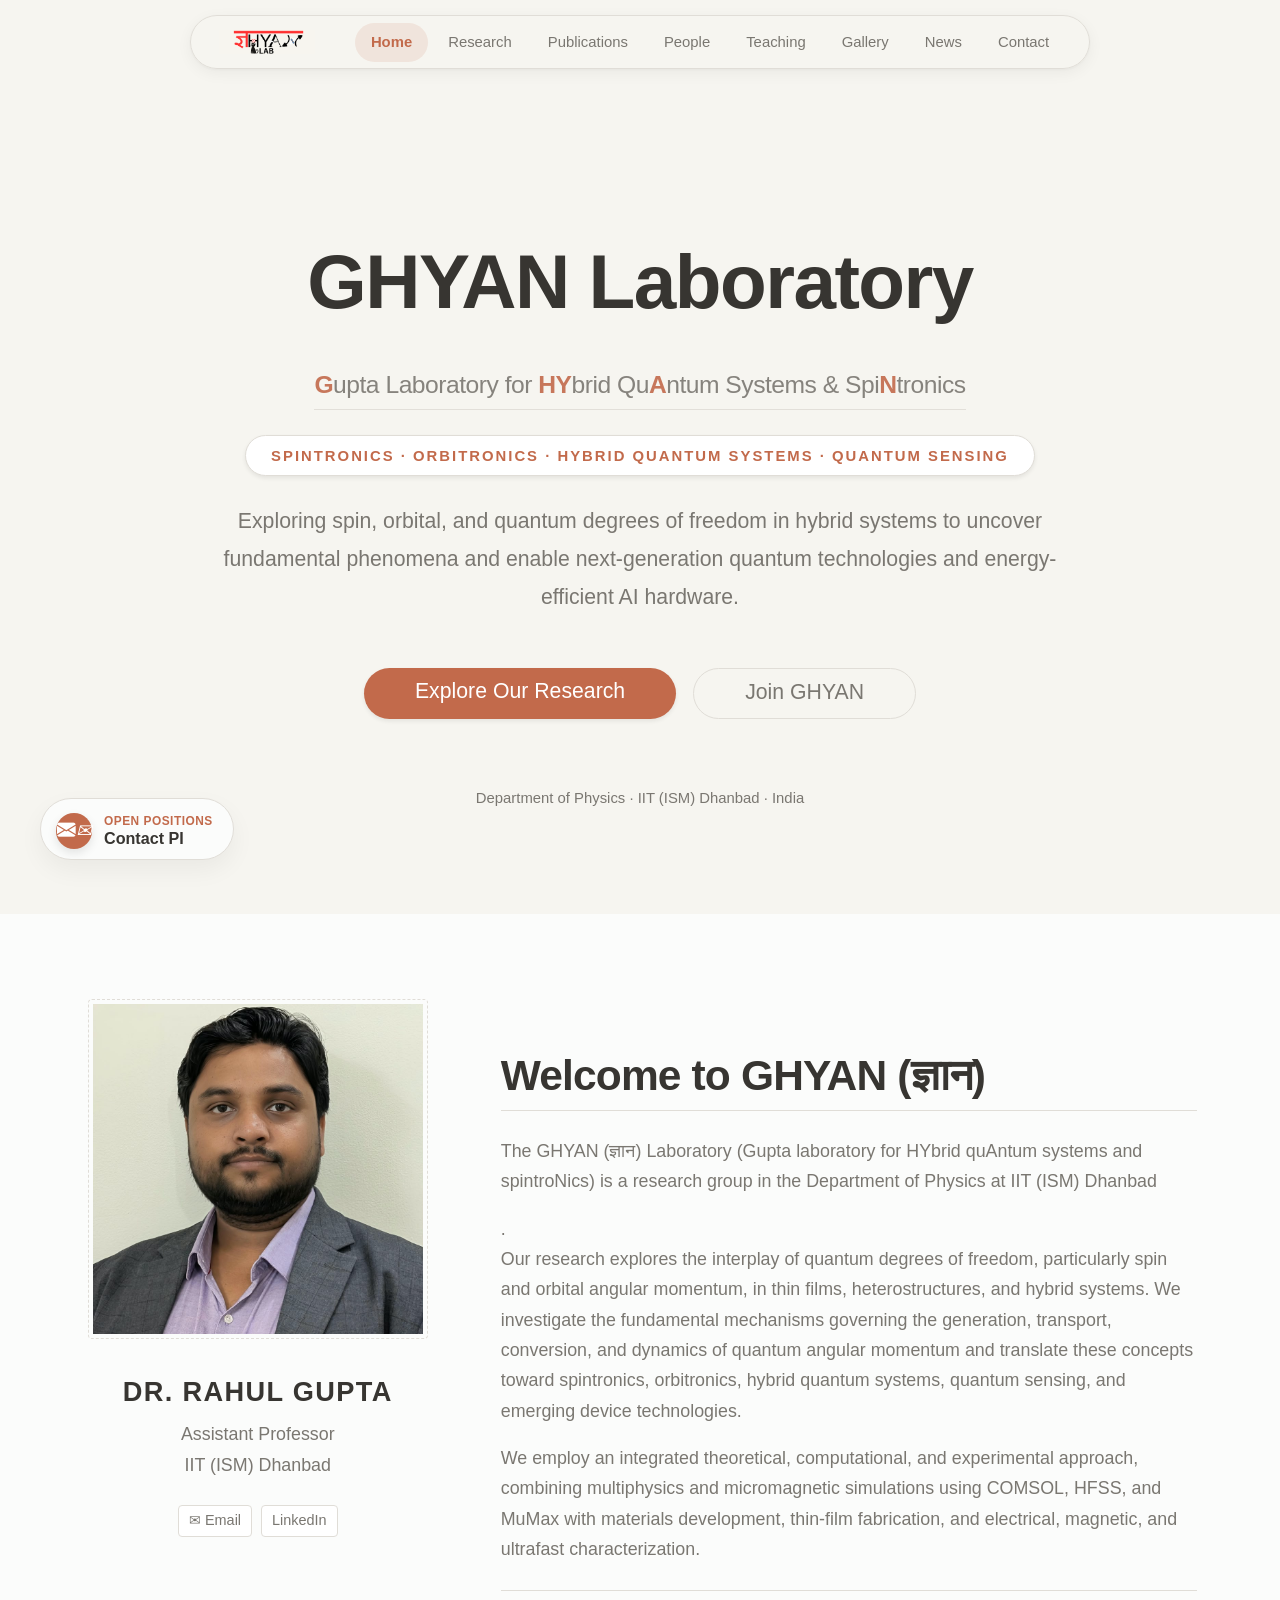
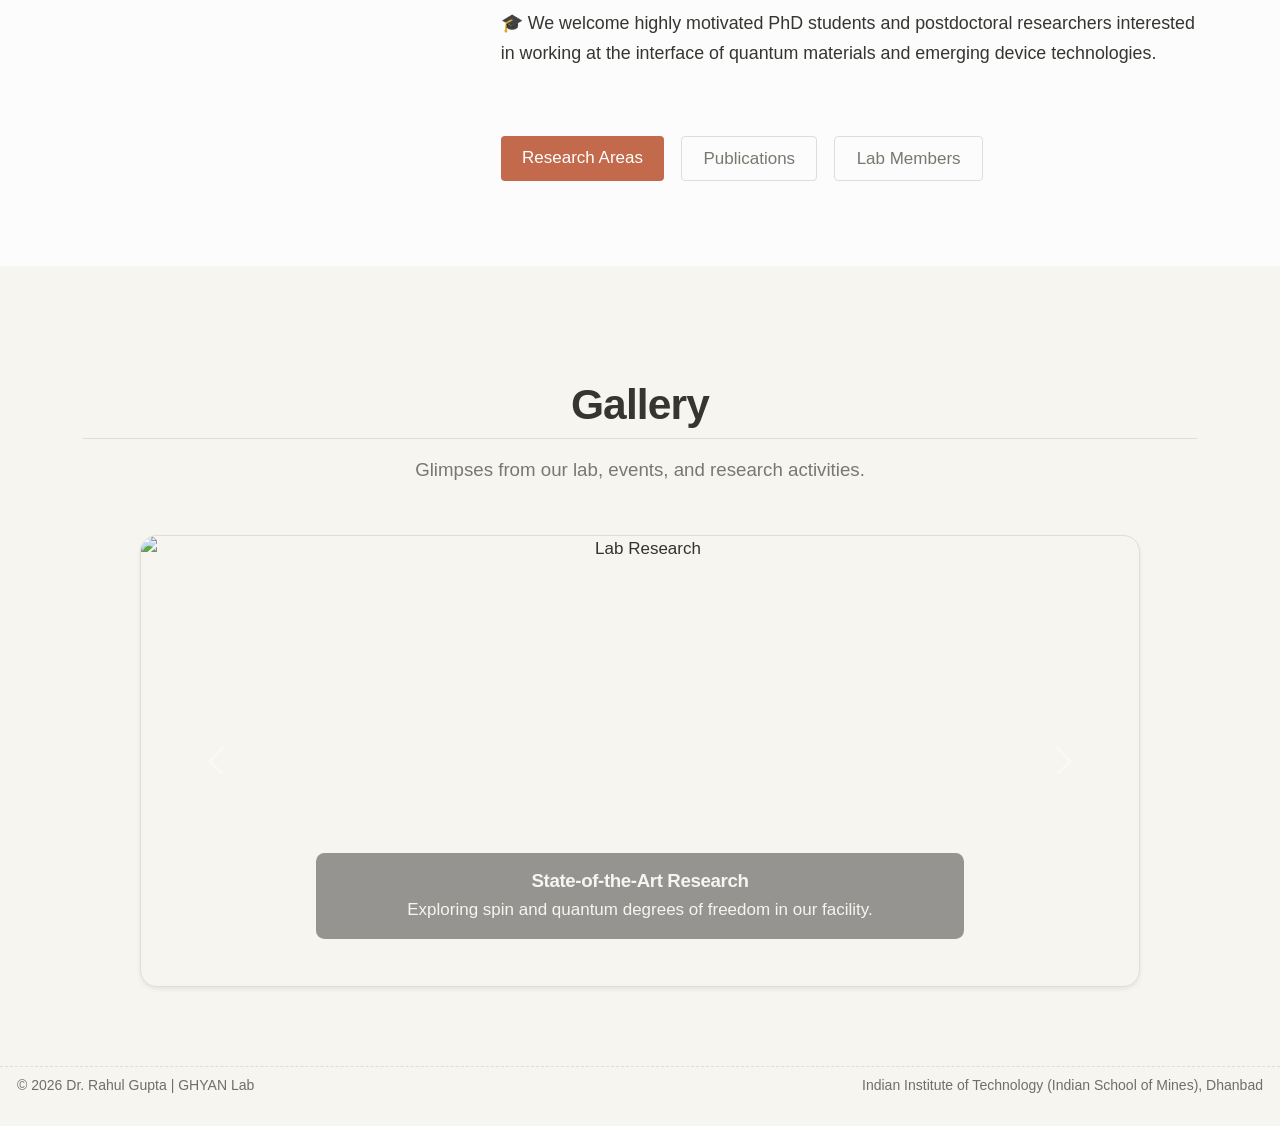
==== commit 33ff9892: "Updateallpages" ====
--- a/docs/index.html
+++ b/docs/index.html
@@ -286,7 +286,7 @@
     <div class="container d-flex flex-column justify-content-center align-items-center" style="z-index: 1;">
       
       <h1 class="display-2 fw-bolder mb-3" style="color: #373531; letter-spacing: -0.02em;">GHYAN Laboratory</h1> 
-      <h2 class="h3 mb-4 fw-normal" style="color: #7a7771;"><span class="text-accent fw-bold">G</span>upta Laboratory for <span class="text-accent fw-bold">Hy</span>brid Qu<span class="text-accent fw-bold">A</span>ntum Systems &amp; Spi<span class="text-accent fw-bold">N</span>tronics</h2>
+      <h2 class="h3 mb-4 fw-normal" style="color: #7a7771;"><span class="text-accent fw-bold">G</span>upta Laboratory for <span class="text-accent fw-bold">HY</span>brid Qu<span class="text-accent fw-bold">A</span>ntum Systems &amp; Spi<span class="text-accent fw-bold">N</span>tronics</h2>
       
       <div class="d-inline-block border border-subtle rounded-pill px-4 py-2 mb-4 bg-white shadow-sm">
         <p class="text-uppercase small fw-bold text-accent mb-0" style="letter-spacing: 2px;">
@@ -336,7 +336,7 @@
           <h2 class="welcome-title mb-4" style="font-size: 2.5rem; font-weight: 700; color: #373531; letter-spacing: -0.02em;">Welcome to GHYAN (ज्ञान)</h2>
           
           <div class="welcome-text text-muted-foreground" style="font-size: 1.05rem; line-height: 1.7;">
-            <p>The GHYAN (ज्ञान) Laboratory (Gupta Laboratory for Hybrid Quantum Systems and Spintronics) is a research group in the Department of Physics at IIT (ISM) Dhanbad</p>
+            <p>The GHYAN (ज्ञान) Laboratory (Gupta laboratory for HYbrid quAntum systems and spintroNics) is a research group in the Department of Physics at IIT (ISM) Dhanbad</p>.
             
             <p>Our research explores the interplay of quantum degrees of freedom, particularly spin and orbital angular momentum, in thin films, heterostructures, and hybrid systems. We investigate the fundamental mechanisms governing the generation, transport, conversion, and dynamics of quantum angular momentum and translate these concepts toward spintronics, orbitronics, hybrid quantum systems, quantum sensing, and emerging device technologies.</p>
             
--- a/docs/styles.css
+++ b/docs/styles.css
@@ -626,6 +626,10 @@
   box-shadow: 0 8px 25px rgba(0,0,0,0.1);
 }
 
+.pub-card:hover .pub-title {
+  color: #27ae60;
+}
+
 .pub-img-wrapper {
   display: flex;
   align-items: center;
@@ -681,3 +685,261 @@
   font-size: 1rem;
   line-height: 1.5;
 }
+
+.pub-year-section {
+  max-width: 900px;
+  margin: 3.5rem auto 1.5rem auto;
+}
+
+.pub-year-section:first-of-type {
+  margin-top: 1.5rem;
+}
+
+.pub-year-header {
+  display: flex;
+  align-items: center;
+  gap: 1.25rem;
+  margin-bottom: 1.75rem;
+}
+
+.pub-year-badge {
+  font-size: 1.5rem;
+  font-weight: 800;
+  color: #2c3e50;
+  letter-spacing: -0.02em;
+  background: #f1f5f9;
+  padding: 0.25rem 1.2rem;
+  border-radius: 8px;
+  border-left: 4px solid #27ae60;
+}
+
+.pub-year-line {
+  flex: 1;
+  height: 1px;
+  background: #e2e8f0;
+}
+
+/* Quick Jump Navigation */
+.section-jump-nav {
+  display: flex;
+  justify-content: center;
+  align-items: center;
+  flex-wrap: wrap;
+  gap: 12px;
+  margin: 24px auto;
+}
+
+.section-jump-link {
+  display: inline-flex;
+  align-items: center;
+  gap: 8px;
+  padding: 10px 18px;
+  border: 1px solid #e5e7eb;
+  border-radius: 8px;
+  background: #ffffff;
+  color: #334155;
+  text-decoration: none;
+  font-size: 14px;
+  font-weight: 500;
+  transition: all 0.2s ease;
+}
+
+.section-jump-link:hover {
+  background: #f0fdf4;
+  border-color: #22c55e;
+  color: #15803d;
+  transform: translateY(-2px);
+}
+
+.section-jump-link svg {
+  flex-shrink: 0;
+}
+
+.scholar-link {
+  color: #1d4ed8;
+  border-color: #bfdbfe;
+}
+
+.scholar-link:hover {
+  background: #eff6ff;
+  border-color: #3b82f6;
+  color: #1e40af;
+}
+
+#publications-list,
+#research-areas,
+#research-grants,
+#collaborations {
+  scroll-margin-top: 100px;
+}
+
+/* Research Section Header */
+.research-section-header {
+  text-align: center;
+  margin: 4.5rem auto 2.5rem auto;
+  max-width: 850px;
+}
+
+.research-section-header h2 {
+  font-size: 2rem;
+  font-weight: 800;
+  color: #1e293b;
+  margin-bottom: 0.5rem;
+  letter-spacing: -0.02em;
+}
+
+.research-section-header p {
+  color: #64748b;
+  font-size: 1.1rem;
+  margin: 0;
+}
+
+/* Grant & Funding Cards */
+.grant-grid {
+  display: flex;
+  flex-direction: column;
+  gap: 1.5rem;
+  max-width: 900px;
+  margin: 0 auto 3.5rem auto;
+}
+
+.grant-card {
+  background: #ffffff;
+  border-radius: 12px;
+  border: 1px solid #eaeaea;
+  padding: 2rem;
+  box-shadow: 0 4px 15px rgba(0,0,0,0.03);
+  transition: transform 0.2s ease, box-shadow 0.2s ease;
+  display: flex;
+  flex-direction: column;
+  gap: 1rem;
+}
+
+.grant-card:hover {
+  transform: translateY(-3px);
+  box-shadow: 0 8px 25px rgba(0,0,0,0.08);
+}
+
+.grant-header {
+  display: flex;
+  align-items: flex-start;
+  justify-content: space-between;
+  gap: 1rem;
+  flex-wrap: wrap;
+}
+
+.grant-title {
+  font-size: 1.25rem;
+  font-weight: 700;
+  color: #1e293b;
+  margin: 0;
+  line-height: 1.4;
+}
+
+.grant-status-badge {
+  font-size: 0.75rem;
+  font-weight: 700;
+  text-transform: uppercase;
+  letter-spacing: 0.05em;
+  padding: 0.25rem 0.75rem;
+  border-radius: 9999px;
+  background: rgba(39, 174, 96, 0.12);
+  color: #27ae60;
+  white-space: nowrap;
+}
+
+.grant-meta {
+  display: flex;
+  flex-wrap: wrap;
+  gap: 1.5rem;
+  font-size: 0.92rem;
+  color: #64748b;
+  border-top: 1px solid #f1f5f9;
+  border-bottom: 1px solid #f1f5f9;
+  padding: 0.75rem 0;
+}
+
+.grant-meta-item strong {
+  color: #334155;
+}
+
+.grant-desc {
+  color: #475569;
+  font-size: 0.98rem;
+  line-height: 1.6;
+  margin: 0;
+}
+
+.grant-link {
+  display: inline-flex;
+  align-items: center;
+  gap: 0.4rem;
+  color: #27ae60;
+  font-weight: 600;
+  font-size: 0.92rem;
+  text-decoration: none;
+  width: fit-content;
+  transition: color 0.2s ease;
+}
+
+.grant-link:hover {
+  color: #1e824c;
+  text-decoration: underline;
+}
+
+/* Collaborations Grid */
+.collab-grid {
+  display: grid;
+  grid-template-columns: repeat(auto-fit, minmax(280px, 1fr));
+  gap: 1.5rem;
+  max-width: 1000px;
+  margin: 0 auto 4rem auto;
+}
+
+.collab-card {
+  background: #ffffff;
+  border-radius: 12px;
+  border: 1px solid #eaeaea;
+  padding: 1.75rem;
+  box-shadow: 0 4px 15px rgba(0,0,0,0.03);
+  display: flex;
+  flex-direction: column;
+  justify-content: space-between;
+  transition: transform 0.2s ease, box-shadow 0.2s ease;
+}
+
+.collab-card:hover {
+  transform: translateY(-4px);
+  box-shadow: 0 8px 25px rgba(0,0,0,0.08);
+}
+
+.collab-country-tag {
+  font-size: 0.75rem;
+  font-weight: 700;
+  text-transform: uppercase;
+  letter-spacing: 0.05em;
+  color: #64748b;
+  margin-bottom: 0.5rem;
+}
+
+.collab-institution {
+  font-size: 1.15rem;
+  font-weight: 700;
+  color: #1e293b;
+  margin: 0 0 0.5rem 0;
+  line-height: 1.35;
+}
+
+.collab-group {
+  font-size: 0.92rem;
+  color: #27ae60;
+  font-weight: 600;
+  margin-bottom: 0.75rem;
+}
+
+.collab-topics {
+  font-size: 0.9rem;
+  color: #64748b;
+  line-height: 1.5;
+  margin: 0;
+}
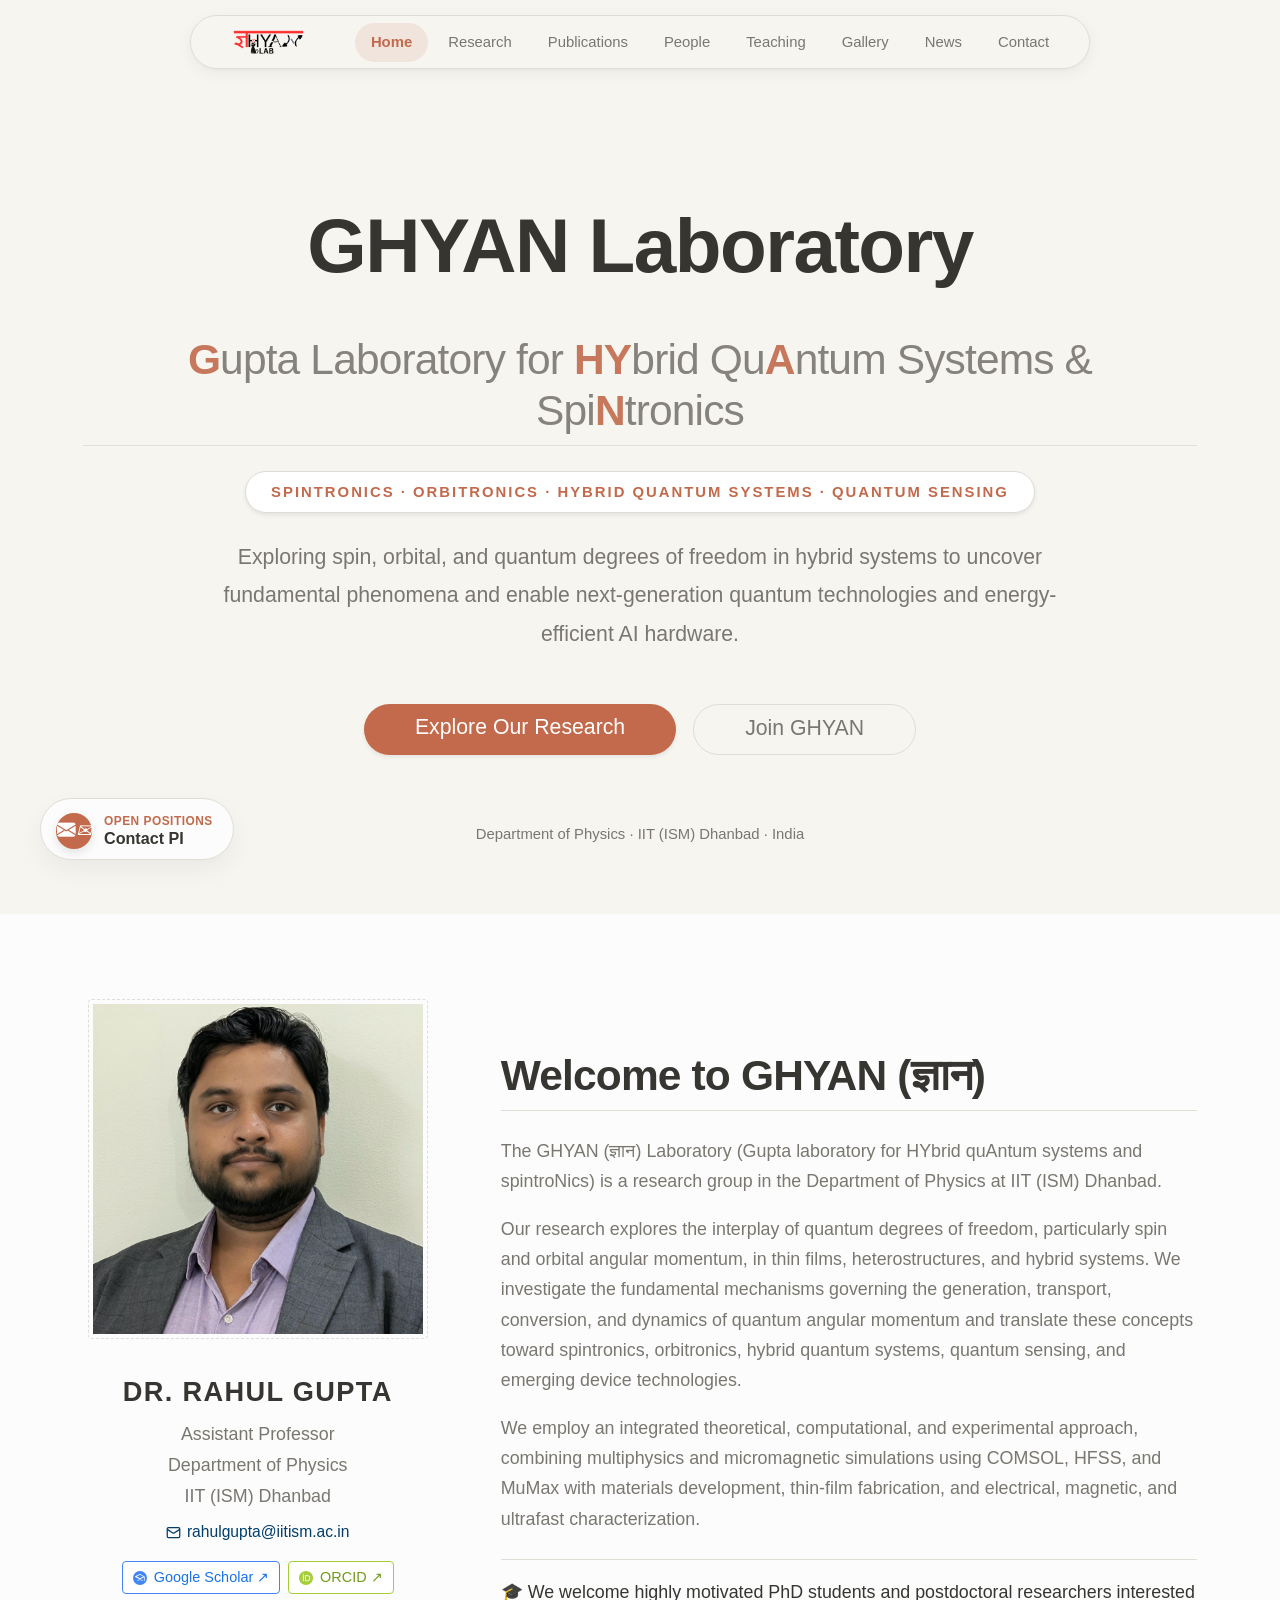
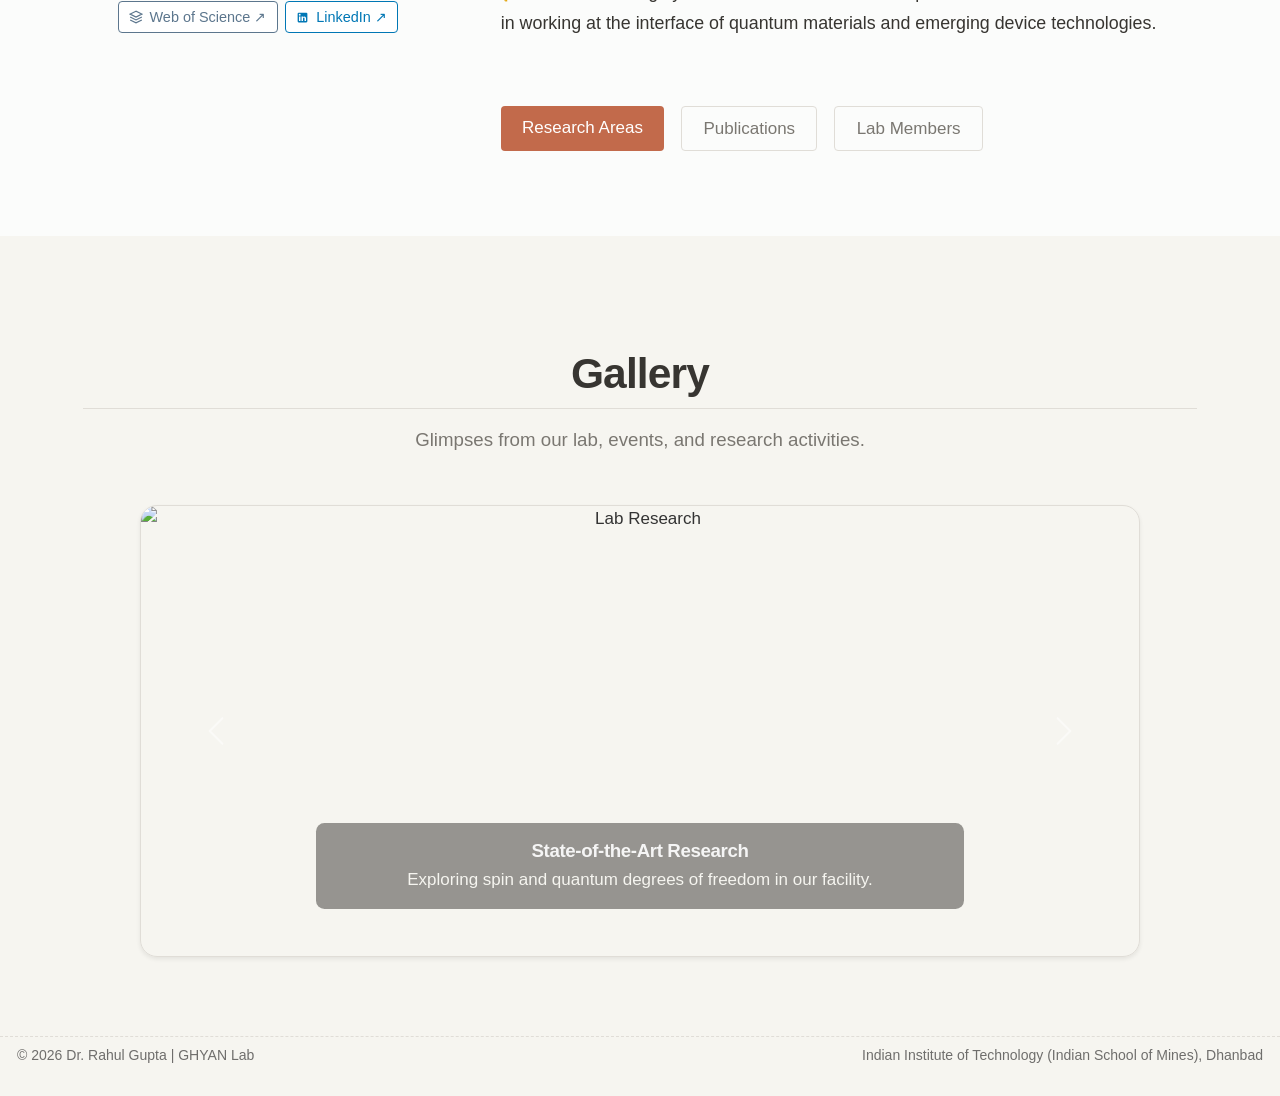
==== commit d9674a52: "Update2" ====
--- a/docs/index.html
+++ b/docs/index.html
@@ -286,7 +286,7 @@
     <div class="container d-flex flex-column justify-content-center align-items-center" style="z-index: 1;">
       
       <h1 class="display-2 fw-bolder mb-3" style="color: #373531; letter-spacing: -0.02em;">GHYAN Laboratory</h1> 
-      <h2 class="h3 mb-4 fw-normal" style="color: #7a7771;"><span class="text-accent fw-bold">G</span>upta Laboratory for <span class="text-accent fw-bold">HY</span>brid Qu<span class="text-accent fw-bold">A</span>ntum Systems &amp; Spi<span class="text-accent fw-bold">N</span>tronics</h2>
+      <h2 class="h3 mb-4 fw-normal" style="color: #7a7771; font-size: 2.5rem"><span class="text-accent fw-bold">G</span>upta Laboratory for <span class="text-accent fw-bold">HY</span>brid Qu<span class="text-accent fw-bold">A</span>ntum Systems &amp; Spi<span class="text-accent fw-bold">N</span>tronics</h2>
       
       <div class="d-inline-block border border-subtle rounded-pill px-4 py-2 mb-4 bg-white shadow-sm">
         <p class="text-uppercase small fw-bold text-accent mb-0" style="letter-spacing: 2px;">
@@ -323,11 +323,33 @@
           </div>
           <div class="profile-name" style="color: #373531;">Dr. Rahul Gupta</div>
           <div class="profile-title text-muted-foreground">Assistant Professor</div>
+          <div class="profile-title text-muted-foreground">Department of Physics</div>
           <div class="profile-title text-muted-foreground">IIT (ISM) Dhanbad</div>
           
-          <div class="social-buttons">
-            <a href="mailto:gupta.hyq@gmail.com" class="social-btn email" style="color: #7a7771; border-color: #e0ddd7;">✉ Email</a>
-            <a href="#" class="social-btn linkedin" target="_blank" style="color: #7a7771; border-color: #e0ddd7;">LinkedIn</a>
+          <div style="margin-top: 0.6rem; margin-bottom: 0.25rem;">
+            <a href="mailto:rahulgupta@iitism.ac.in" style="color: #003e6b; font-size: 0.92rem; text-decoration: none; font-weight: 500; display: inline-flex; align-items: center; gap: 0.35rem;">
+              <svg width="15" height="15" viewbox="0 0 24 24" fill="none" stroke="currentColor" stroke-width="2"><rect width="20" height="16" x="2" y="4" rx="2"></rect><path d="m22 7-8.97 5.7a1.94 1.94 0 0 1-2.06 0L2 7"></path></svg>
+              rahulgupta@iitism.ac.in
+            </a>
+          </div>
+          
+          <div class="social-buttons" style="margin-top: 0.85rem; display: flex; flex-wrap: wrap; justify-content: center; gap: 0.45rem;">
+            <a href="https://scholar.google.com/citations?user=RXq6sakAAAAJ&amp;hl=en" class="social-btn scholar" target="_blank" rel="noopener noreferrer" title="Google Scholar">
+              <svg width="14" height="14" viewbox="0 0 24 24" fill="#4285F4"><path d="M12 24a12 12 0 1 1 0-24 12 12 0 0 1 0 24zm-.354-18.736a.65.65 0 0 0-.292.071L3.896 9.2a.652.652 0 0 0 0 1.144l7.458 3.865a.652.652 0 0 0 .592 0l6.762-3.504v5.42a.652.652 0 1 0 1.304 0v-6.07a.652.652 0 0 0-.356-.582L12.238 5.335a.65.65 0 0 0-.592 0zm.354 7.02l-5.632-2.918 5.632-2.919 5.632 2.919-5.632 2.918zm0 2.133a8.877 8.877 0 0 0-4.372 1.127.652.652 0 1 0 .668 1.122 7.575 7.575 0 0 1 7.408 0 .652.652 0 1 0 .668-1.122 8.877 8.877 0 0 0-4.372-1.127z"></path></svg>
+              Google Scholar ↗
+            </a>
+            <a href="https://orcid.org/0000-0001-6523-3161" class="social-btn orcid" target="_blank" rel="noopener noreferrer" title="ORCID">
+              <svg width="14" height="14" viewbox="0 0 24 24" fill="#a6ce39"><path d="M12 0C5.372 0 0 5.372 0 12s5.372 12 12 12 12-5.372 12-12S18.628 0 12 0zM7.369 4.378c.525 0 .947.431.947.947s-.422.947-.947.947a.95.95 0 0 1-.948-.947c0-.516.422-.947.948-.947zm-.722 3.038h1.444v10.041H6.647V7.416zm3.562 0h3.9c3.712 0 5.344 2.653 5.344 5.025 0 2.578-2.016 5.016-5.325 5.016h-3.919V7.416zm1.444 1.303v7.444h2.297c3.272 0 4.022-2.484 4.022-3.722 0-2.016-1.284-3.722-4.097-3.722h-2.222z"></path></svg>
+              ORCID ↗
+            </a>
+            <a href="https://www.webofscience.com/wos/author/record/IQS-3298-2023" class="social-btn wos" target="_blank" rel="noopener noreferrer" title="Web of Science">
+              <svg width="14" height="14" viewbox="0 0 24 24" fill="none" stroke="currentColor" stroke-width="2"><path d="M12 2L2 7l10 5 10-5-10-5zM2 17l10 5 10-5M2 12l10 5 10-5"></path></svg>
+              Web of Science ↗
+            </a>
+            <a href="https://www.linkedin.com/in/rahul-gupta-b43218b8/" class="social-btn linkedin" target="_blank" rel="noopener noreferrer" title="LinkedIn">
+              <svg width="13" height="13" viewbox="0 0 24 24" fill="currentColor"><path d="M19 3a2 2 0 0 1 2 2v14a2 2 0 0 1-2 2H5a2 2 0 0 1-2-2V5a2 2 0 0 1 2-2h14m-.5 15.5v-5.3a3.26 3.26 0 0 0-3.26-3.26c-.85 0-1.84.52-2.28 1.3v-1.11h-2.79v8.37h2.79v-4.93c0-.77.62-1.4 1.39-1.4a1.4 1.4 0 0 1 1.4 1.4v4.93h2.75M6.88 8.56a1.68 1.68 0 0 0 1.68-1.68c0-.93-.75-1.69-1.68-1.69a1.69 1.69 0 0 0-1.69 1.69c0 .93.76 1.68 1.69 1.68m1.39 9.94v-8.37H5.5v8.37h2.77z"></path></svg>
+              LinkedIn ↗
+            </a>
           </div>
         </div>
 
@@ -336,7 +358,7 @@
           <h2 class="welcome-title mb-4" style="font-size: 2.5rem; font-weight: 700; color: #373531; letter-spacing: -0.02em;">Welcome to GHYAN (ज्ञान)</h2>
           
           <div class="welcome-text text-muted-foreground" style="font-size: 1.05rem; line-height: 1.7;">
-            <p>The GHYAN (ज्ञान) Laboratory (Gupta laboratory for HYbrid quAntum systems and spintroNics) is a research group in the Department of Physics at IIT (ISM) Dhanbad</p>.
+            <p>The GHYAN (ज्ञान) Laboratory (Gupta laboratory for HYbrid quAntum systems and spintroNics) is a research group in the Department of Physics at IIT (ISM) Dhanbad.</p>
             
             <p>Our research explores the interplay of quantum degrees of freedom, particularly spin and orbital angular momentum, in thin films, heterostructures, and hybrid systems. We investigate the fundamental mechanisms governing the generation, transport, conversion, and dynamics of quantum angular momentum and translate these concepts toward spintronics, orbitronics, hybrid quantum systems, quantum sensing, and emerging device technologies.</p>
             
--- a/docs/styles.css
+++ b/docs/styles.css
@@ -120,14 +120,16 @@
   color: #fff;
 }
 .social-btn.email { border-color: #f1c40f; color: #f39c12; }
-.social-btn.scholar { border-color: #333; color: #333; }
-.social-btn.orcid { border-color: #a6ce39; color: #a6ce39; }
+.social-btn.scholar { border-color: #4285F4; color: #1a73e8; }
+.social-btn.orcid { border-color: #a6ce39; color: #729b1b; }
 .social-btn.linkedin { border-color: #0077b5; color: #0077b5; }
+.social-btn.wos { border-color: #5c768d; color: #5c768d; }
 
 .social-btn.email:hover { background: #f39c12; color: #fff; border-color: #f39c12; }
-.social-btn.scholar:hover { background: #333; color: #fff; border-color: #333; }
+.social-btn.scholar:hover { background: #1a73e8; color: #fff; border-color: #1a73e8; }
 .social-btn.orcid:hover { background: #a6ce39; color: #fff; border-color: #a6ce39; }
 .social-btn.linkedin:hover { background: #0077b5; color: #fff; border-color: #0077b5; }
+.social-btn.wos:hover { background: #5c768d; color: #fff; border-color: #5c768d; }
 
 /* Right side content */
 .welcome-title {
@@ -240,6 +242,54 @@
   width: 100%;
   border-radius: 8px;
   box-shadow: 0 4px 15px rgba(0,0,0,0.05);
+}
+
+/* Selected Publications inside Research Areas */
+.research-pubs {
+  margin-top: 1.25rem;
+  padding-top: 1rem;
+  border-top: 1px dashed #e2e8f0;
+}
+
+.research-pubs-heading {
+  font-size: 0.8rem;
+  font-weight: 700;
+  text-transform: uppercase;
+  letter-spacing: 0.06em;
+  color: #27ae60;
+  margin-bottom: 0.5rem;
+}
+
+.research-pubs-list {
+  list-style: none;
+  padding-left: 0;
+  margin-bottom: 0;
+  display: flex;
+  flex-direction: column;
+  gap: 0.55rem;
+}
+
+.research-pub-item {
+  font-size: 0.88rem;
+  line-height: 1.45;
+}
+
+.research-pub-item a {
+  color: #1e293b;
+  text-decoration: none;
+  font-weight: 600;
+  transition: color 0.2s ease;
+}
+
+.research-pub-item a:hover {
+  color: #27ae60;
+  text-decoration: underline;
+}
+
+.research-pub-journal {
+  color: #64748b;
+  font-size: 0.8rem;
+  margin-top: 0.1rem;
 }
 
 
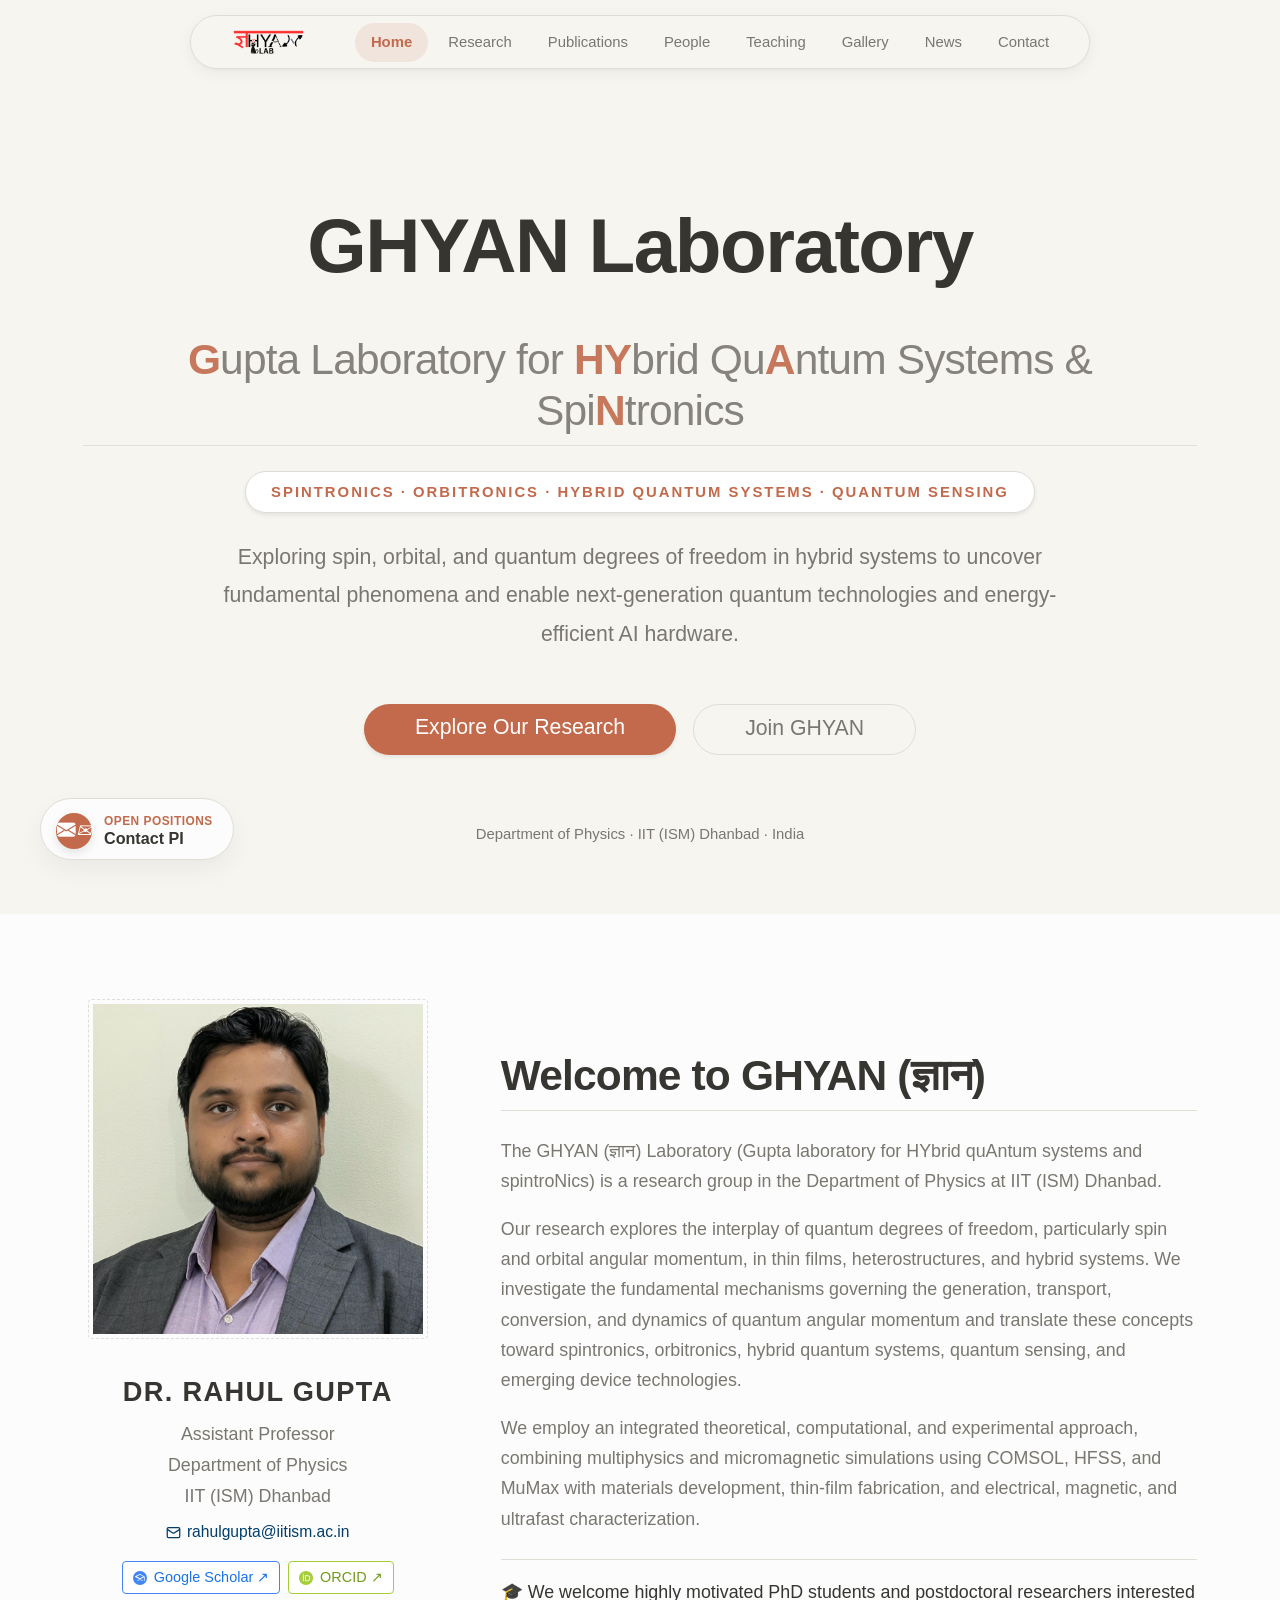
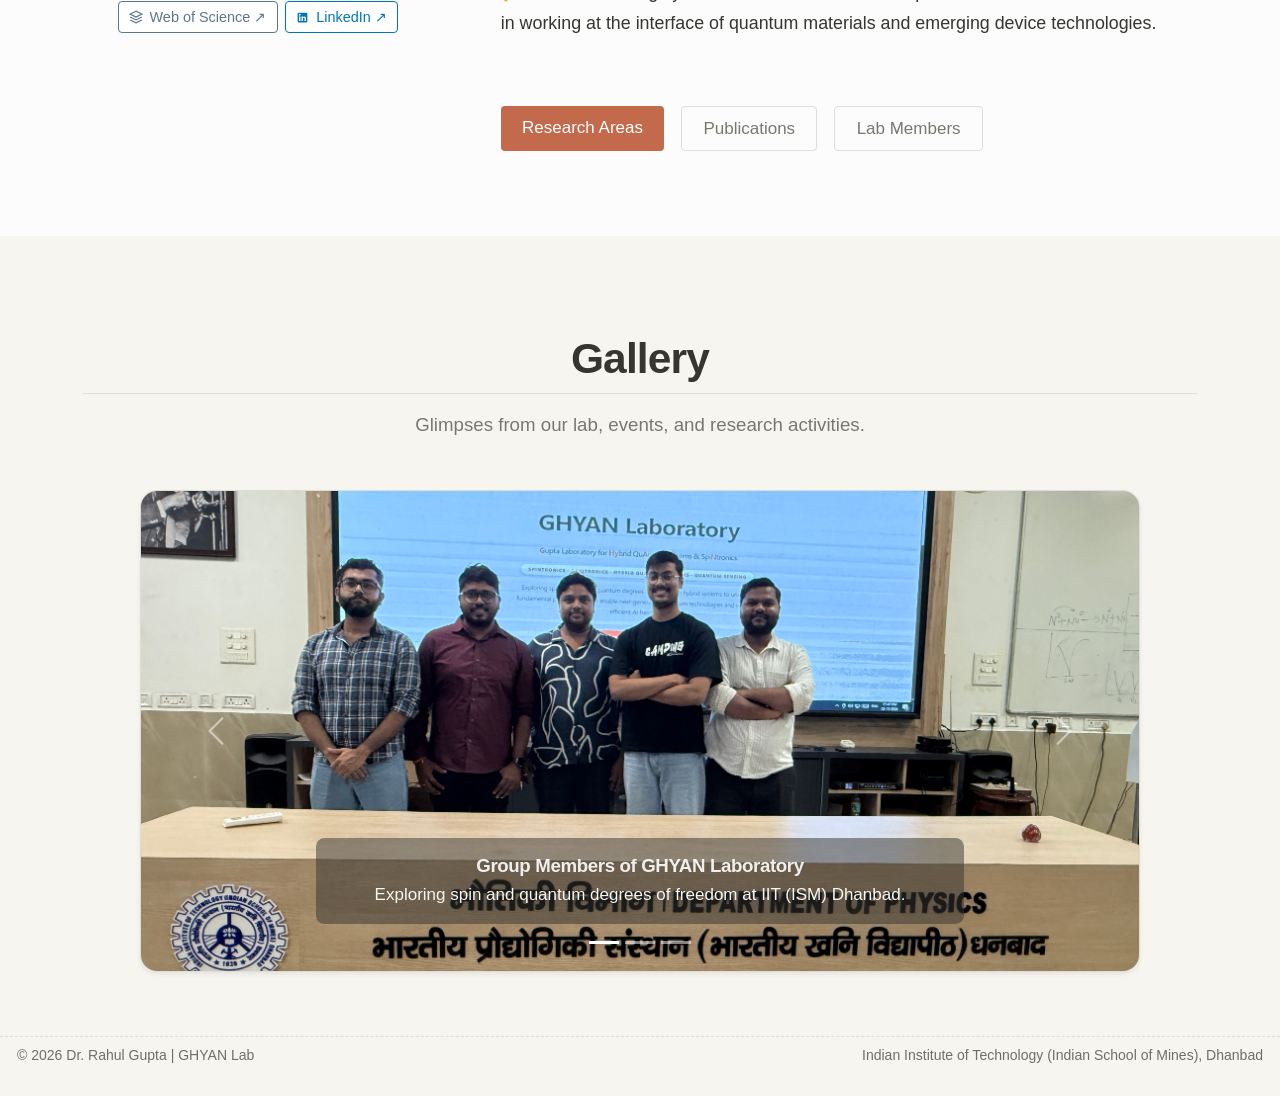
==== commit 68ea17b9: "Update7" ====
--- a/docs/index.html
+++ b/docs/index.html
@@ -46,7 +46,7 @@
 <link href="site_libs/quarto-html/quarto-syntax-highlighting-bf27225e3a48a9273f3daa8f8e829971.css" rel="stylesheet" id="quarto-text-highlighting-styles">
 <script src="site_libs/bootstrap/bootstrap.min.js"></script>
 <link href="site_libs/bootstrap/bootstrap-icons.css" rel="stylesheet">
-<link href="site_libs/bootstrap/bootstrap-4ba8b4d905635be60761a56a3afd567c.min.css" rel="stylesheet" append-hash="true" id="quarto-bootstrap" data-mode="light">
+<link href="site_libs/bootstrap/bootstrap-09ae34166259c9c5181498a9d4bf5214.min.css" rel="stylesheet" append-hash="true" id="quarto-bootstrap" data-mode="light">
 <script id="quarto-search-options" type="application/json">{
   "location": "navbar",
   "copy-button": false,
@@ -392,26 +392,31 @@
       <div class="row g-4 justify-content-center mx-auto" style="max-width: 1000px;">
         <div class="col-md-10">
           <div id="galleryCarousel" class="carousel slide carousel-fade rounded-4 shadow-sm overflow-hidden border border-subtle" data-bs-ride="carousel">
+            <div class="carousel-indicators">
+              <button type="button" data-bs-target="#galleryCarousel" data-bs-slide-to="0" class="active" aria-current="true" aria-label="Slide 1"></button>
+              <button type="button" data-bs-target="#galleryCarousel" data-bs-slide-to="1" aria-label="Slide 2"></button>
+              <button type="button" data-bs-target="#galleryCarousel" data-bs-slide-to="2" aria-label="Slide 3"></button>
+            </div>
             <div class="carousel-inner">
               <div class="carousel-item active" data-bs-interval="4000">
-                <img src="https://images.unsplash.com/photo-1532094349884-543bc11b234d?auto=format&amp;fit=crop&amp;w=1200&amp;q=80" class="d-block w-100" alt="Lab Research" style="height: 450px; object-fit: cover;">
+                <img src="images/Gallery/GroupPhoto.JPG" class="d-block w-100" alt="GHYAN Lab Group" style="height: 480px; object-fit: cover; object-position: center;">
                 <div class="carousel-caption d-none d-md-block bg-dark bg-opacity-50 rounded-3 p-3 mb-4 mx-4">
-                  <h5 class="text-white fw-bold mb-1">State-of-the-Art Research</h5>
-                  <p class="text-light mb-0">Exploring spin and quantum degrees of freedom in our facility.</p>
+                  <h5 class="text-white fw-bold mb-1">Group Members of GHYAN Laboratory</h5>
+                  <p class="text-light mb-0">Exploring spin and quantum degrees of freedom at IIT (ISM) Dhanbad.</p>
                 </div>
               </div>
               <div class="carousel-item" data-bs-interval="4000">
-                <img src="https://images.unsplash.com/photo-1456324504439-367cee3b3c32?auto=format&amp;fit=crop&amp;w=1200&amp;q=80" class="d-block w-100" alt="Publications" style="height: 450px; object-fit: cover;">
+                <img src="images/Gallery/ClassPhoto.JPG" class="d-block w-100" alt="Class of Monsoon Semester 2026" style="height: 480px; object-fit: cover; object-position: center;">
                 <div class="carousel-caption d-none d-md-block bg-dark bg-opacity-50 rounded-3 p-3 mb-4 mx-4">
-                  <h5 class="text-white fw-bold mb-1">Breakthrough Publications</h5>
-                  <p class="text-light mb-0">Bridging fundamental physics and next-generation device concepts.</p>
+                  <h5 class="text-white fw-bold mb-1">Class of Monsoon Semester 2026</h5>
+                  <p class="text-light mb-0">Course: Foundation of Physics • IIT (ISM) Dhanbad</p>
                 </div>
               </div>
               <div class="carousel-item" data-bs-interval="4000">
-                <img src="https://images.unsplash.com/photo-1524178232363-1fb2b075b655?auto=format&amp;fit=crop&amp;w=1200&amp;q=80" class="d-block w-100" alt="Team Work" style="height: 450px; object-fit: cover;">
+                <img src="images/Gallery/ClassPhoto2.JPG" class="d-block w-100" alt="Class of Monsoon Semester 2026" style="height: 480px; object-fit: cover; object-position: center;">
                 <div class="carousel-caption d-none d-md-block bg-dark bg-opacity-50 rounded-3 p-3 mb-4 mx-4">
-                  <h5 class="text-white fw-bold mb-1">Collaborative Environment</h5>
-                  <p class="text-light mb-0">Working at the interface of quantum materials and emerging tech.</p>
+                  <h5 class="text-white fw-bold mb-1">Class of Monsoon Semester 2026</h5>
+                  <p class="text-light mb-0">Course: Foundation of Physics • IIT (ISM) Dhanbad</p>
                 </div>
               </div>
             </div>
--- a/docs/styles.css
+++ b/docs/styles.css
@@ -479,16 +479,23 @@
 
 .team-grid {
   display: grid;
-  grid-template-columns: repeat(3, 1fr);
-  gap: 1.25rem;
-}
-
-@media (max-width: 991.98px) {
+  grid-template-columns: repeat(4, 1fr);
+  gap: 1rem;
+}
+
+@media (max-width: 1200px) {
+  .team-grid {
+    grid-template-columns: repeat(2, 1fr);
+    gap: 1.25rem;
+  }
+}
+
+@media (max-width: 680px) {
   .team-grid {
     grid-template-columns: 1fr !important;
     max-width: 380px;
     margin: 0 auto;
-    gap: 1.5rem;
+    gap: 1.25rem;
   }
 }
 
@@ -816,6 +823,28 @@
   color: #1e40af;
 }
 
+.orcid-link {
+  color: #4d7c0f;
+  border-color: #d9f99d;
+}
+
+.orcid-link:hover {
+  background: #f7fee7;
+  border-color: #a6ce39;
+  color: #365314;
+}
+
+.wos-link {
+  color: #4f46e5;
+  border-color: #c7d2fe;
+}
+
+.wos-link:hover {
+  background: #eef2ff;
+  border-color: #6366f1;
+  color: #3730a3;
+}
+
 #publications-list,
 #research-areas,
 #research-grants,
@@ -984,7 +1013,8 @@
   font-size: 0.92rem;
   color: #27ae60;
   font-weight: 600;
-  margin-bottom: 0.75rem;
+  margin-bottom: 0.25rem;
+  line-height: 1.45;
 }
 
 .collab-topics {
@@ -993,3 +1023,1253 @@
   line-height: 1.5;
   margin: 0;
 }
+
+.collab-card {
+  cursor: pointer;
+}
+
+.collab-card.active-card {
+  border-color: #27ae60;
+  box-shadow: 0 0 0 2px rgba(39, 174, 96, 0.2), 0 8px 25px rgba(39, 174, 96, 0.12);
+  background: #fcfdfd;
+}
+
+/* ========================================================== */
+/* ========================================================== */
+/* COLLABORATION WORLD MAP STYLING                            */
+/* ========================================================== */
+
+.collab-map-container {
+  max-width: 1020px;
+  margin: 0 auto 3rem auto;
+  background: #ffffff;
+  border: 1px solid #e2e8f0;
+  border-radius: 16px;
+  padding: 1.5rem;
+  box-shadow: 0 4px 25px rgba(0, 0, 0, 0.04);
+}
+
+.collab-map-header {
+  display: flex;
+  justify-content: space-between;
+  align-items: center;
+  flex-wrap: wrap;
+  gap: 1rem;
+  margin-bottom: 1.25rem;
+}
+
+.collab-map-badge {
+  display: inline-flex;
+  align-items: center;
+  gap: 0.45rem;
+  font-size: 0.75rem;
+  font-weight: 700;
+  text-transform: uppercase;
+  letter-spacing: 0.06em;
+  color: #1e824c;
+  background: rgba(39, 174, 96, 0.1);
+  padding: 0.3rem 0.75rem;
+  border-radius: 20px;
+  margin-bottom: 0.4rem;
+}
+
+.collab-pulse-dot {
+  width: 8px;
+  height: 8px;
+  border-radius: 50%;
+  background: #27ae60;
+  box-shadow: 0 0 0 0 rgba(39, 174, 96, 0.7);
+  animation: pulseDot 1.8s infinite;
+}
+
+@keyframes pulseDot {
+  0% { transform: scale(0.95); box-shadow: 0 0 0 0 rgba(39, 174, 96, 0.7); }
+  70% { transform: scale(1); box-shadow: 0 0 0 8px rgba(39, 174, 96, 0); }
+  100% { transform: scale(0.95); box-shadow: 0 0 0 0 rgba(39, 174, 96, 0); }
+}
+
+.collab-map-title {
+  font-size: 1.35rem;
+  font-weight: 800;
+  color: #1e293b;
+  margin: 0.2rem 0;
+}
+
+.collab-map-subtitle {
+  font-size: 0.88rem;
+  color: #64748b;
+  margin: 0;
+  max-width: 620px;
+}
+
+/* Region & Zoom Controls in Map Header */
+.collab-map-actions {
+  display: flex;
+  flex-wrap: wrap;
+  align-items: center;
+  gap: 0.4rem;
+}
+
+.collab-region-btn,
+.collab-toggle-btn {
+  background: #f8fafc;
+  border: 1px solid #cbd5e1;
+  color: #334155;
+  font-size: 0.82rem;
+  font-weight: 600;
+  padding: 0.4rem 0.75rem;
+  border-radius: 8px;
+  cursor: pointer;
+  transition: all 0.2s ease;
+  display: inline-flex;
+  align-items: center;
+  gap: 0.35rem;
+}
+
+.collab-region-btn:hover,
+.collab-toggle-btn:hover {
+  background: #e2e8f0;
+  color: #0f172a;
+  border-color: #94a3b8;
+}
+
+.collab-region-btn.active,
+.collab-toggle-btn.active {
+  background: #0284c7;
+  color: #ffffff;
+  border-color: #0284c7;
+  box-shadow: 0 2px 8px rgba(2, 132, 199, 0.3);
+}
+
+#collab-map {
+  width: 100%;
+  height: 560px;
+  border-radius: 12px;
+  border: 1px solid #cbd5e1;
+  background: #edf2f7;
+  z-index: 1;
+  overflow: hidden;
+  position: relative;
+}
+
+/* Map Helper Bar / Status */
+.collab-map-status-bar {
+  display: flex;
+  justify-content: space-between;
+  align-items: center;
+  flex-wrap: wrap;
+  gap: 0.75rem;
+  margin-top: 0.85rem;
+  padding: 0.6rem 0.9rem;
+  background: #f8fafc;
+  border: 1px solid #e2e8f0;
+  border-radius: 8px;
+  font-size: 0.82rem;
+  color: #475569;
+}
+
+.collab-map-status-text {
+  display: flex;
+  align-items: center;
+  gap: 0.4rem;
+  color: #0284c7;
+  font-weight: 600;
+}
+
+.collab-map-legend {
+  display: flex;
+  flex-wrap: wrap;
+  justify-content: center;
+  align-items: center;
+  gap: 1.5rem;
+  margin-top: 1rem;
+  padding-top: 0.85rem;
+  border-top: 1px solid #f1f5f9;
+  font-size: 0.85rem;
+  color: #475569;
+}
+
+.legend-item {
+  display: inline-flex;
+  align-items: center;
+  gap: 0.5rem;
+}
+
+.legend-dot {
+  width: 12px;
+  height: 12px;
+  border-radius: 50%;
+  display: inline-block;
+}
+
+.legend-dot.home-dot {
+  background: #16a34a;
+  border: 2px solid #ffffff;
+  box-shadow: 0 0 0 2px #16a34a;
+}
+
+.legend-dot.partner-dot {
+  background: #0284c7;
+  border: 2px solid #ffffff;
+  box-shadow: 0 0 0 2px #0284c7;
+}
+
+.legend-line {
+  display: inline-block;
+  width: 24px;
+  height: 3px;
+  background: #16a34a;
+  border-radius: 2px;
+  position: relative;
+}
+
+.legend-line::after {
+  content: '';
+  position: absolute;
+  right: -3px;
+  top: -3px;
+  border-left: 6px solid #16a34a;
+  border-top: 4.5px solid transparent;
+  border-bottom: 4.5px solid transparent;
+}
+
+/* ========================================================== */
+/* MARKERS AND DYNAMIC ZOOM LABELS                            */
+/* ========================================================== */
+
+/* Collaborator Marker Wrapper */
+.collab-marker-wrap {
+  position: relative;
+  cursor: pointer;
+  display: flex;
+  align-items: center;
+  justify-content: center;
+  width: 14px;
+  height: 14px;
+}
+
+/* Clean circular dot for each collaborator */
+.collab-marker-dot {
+  width: 11px;
+  height: 11px;
+  border-radius: 50%;
+  background: #0284c7;
+  border: 2px solid #ffffff;
+  box-shadow: 0 0 0 1px #0284c7, 0 2px 6px rgba(0, 0, 0, 0.25);
+  transition: transform 0.2s cubic-bezier(0.34, 1.56, 0.64, 1), background 0.2s, box-shadow 0.2s;
+  flex-shrink: 0;
+}
+
+.collab-marker-wrap:hover .collab-marker-dot,
+.collab-marker-wrap.active .collab-marker-dot {
+  transform: scale(1.5);
+  background: #16a34a;
+  box-shadow: 0 0 0 2px #ffffff, 0 0 12px rgba(22, 163, 74, 0.7);
+}
+
+/* Floating badge label for Professor Name and Affiliation */
+.collab-marker-label {
+  position: absolute;
+  left: 18px;
+  top: 50%;
+  transform: translateY(-50%) translateX(4px);
+  background: #ffffff;
+  border: 1px solid #cbd5e1;
+  border-radius: 8px;
+  padding: 5px 10px;
+  box-shadow: 0 4px 15px rgba(0, 0, 0, 0.14);
+  white-space: nowrap;
+  pointer-events: none;
+  opacity: 0;
+  visibility: hidden;
+  transition: opacity 0.25s ease, transform 0.25s ease, visibility 0.25s ease;
+  z-index: 800;
+}
+
+.collab-marker-label::before {
+  content: '';
+  position: absolute;
+  right: 100%;
+  top: 50%;
+  transform: translateY(-50%);
+  border-right: 6px solid #ffffff;
+  border-top: 5px solid transparent;
+  border-bottom: 5px solid transparent;
+}
+
+/* Alternative placements for dense areas like Northern Europe */
+.collab-marker-label.pos-top {
+  left: 50%;
+  top: auto;
+  bottom: 18px;
+  transform: translateX(-50%) translateY(-4px);
+}
+.collab-marker-label.pos-top::before {
+  right: auto;
+  left: 50%;
+  top: 100%;
+  transform: translateX(-50%);
+  border-right: 5px solid transparent;
+  border-left: 5px solid transparent;
+  border-top: 6px solid #ffffff;
+  border-bottom: none;
+}
+
+.collab-marker-label.pos-bottom {
+  left: 50%;
+  top: 18px;
+  bottom: auto;
+  transform: translateX(-50%) translateY(4px);
+}
+.collab-marker-label.pos-bottom::before {
+  right: auto;
+  left: 50%;
+  top: auto;
+  bottom: 100%;
+  transform: translateX(-50%);
+  border-right: 5px solid transparent;
+  border-left: 5px solid transparent;
+  border-bottom: 6px solid #ffffff;
+  border-top: none;
+}
+
+.collab-label-name {
+  font-size: 0.78rem;
+  font-weight: 700;
+  color: #0f172a;
+  display: block;
+  line-height: 1.3;
+}
+
+.collab-label-inst {
+  font-size: 0.7rem;
+  font-weight: 600;
+  color: #16a34a;
+  display: block;
+  line-height: 1.25;
+  margin-top: 1px;
+}
+
+/* When map is zoomed in (zoom >= 3.5), OR marker is hovered, OR label toggle is ON: SHOW LABELS! */
+.map-zoomed-in .collab-marker-label,
+.collab-marker-wrap:hover .collab-marker-label,
+.show-all-labels .collab-marker-label {
+  opacity: 1;
+  visibility: visible;
+  pointer-events: auto;
+  transform: translateY(-50%) translateX(0);
+}
+
+.map-zoomed-in .collab-marker-label.pos-top,
+.collab-marker-wrap:hover .collab-marker-label.pos-top,
+.show-all-labels .collab-marker-label.pos-top {
+  transform: translateX(-50%) translateY(0);
+}
+
+.map-zoomed-in .collab-marker-label.pos-bottom,
+.collab-marker-wrap:hover .collab-marker-label.pos-bottom,
+.show-all-labels .collab-marker-label.pos-bottom {
+  transform: translateX(-50%) translateY(0);
+}
+
+/* Home Hub (Dhanbad) Marker */
+.home-marker-wrap {
+  position: relative;
+  display: flex;
+  align-items: center;
+  justify-content: center;
+  cursor: pointer;
+}
+
+.home-marker-core {
+  width: 22px;
+  height: 22px;
+  border-radius: 50%;
+  background: #16a34a;
+  border: 2.5px solid #ffffff;
+  color: #ffffff;
+  font-size: 11px;
+  font-weight: 800;
+  display: flex;
+  align-items: center;
+  justify-content: center;
+  box-shadow: 0 0 0 2px #16a34a, 0 3px 8px rgba(0,0,0,0.3);
+  z-index: 2;
+  transition: transform 0.2s ease;
+}
+
+.home-marker-wrap:hover .home-marker-core {
+  transform: scale(1.25);
+}
+
+.home-marker-pulse {
+  position: absolute;
+  width: 38px;
+  height: 38px;
+  border-radius: 50%;
+  background: rgba(22, 163, 74, 0.4);
+  animation: homePulse 2s cubic-bezier(0.24, 0, 0.38, 1) infinite;
+  z-index: 1;
+  pointer-events: none;
+}
+
+@keyframes homePulse {
+  0% { transform: scale(0.5); opacity: 1; }
+  100% { transform: scale(1.6); opacity: 0; }
+}
+
+.home-marker-label {
+  position: absolute;
+  left: 26px;
+  top: 50%;
+  transform: translateY(-50%);
+  background: #16a34a;
+  color: #ffffff;
+  border: 1px solid #15803d;
+  border-radius: 6px;
+  padding: 4px 9px;
+  box-shadow: 0 4px 14px rgba(22, 163, 74, 0.35);
+  white-space: nowrap;
+  font-size: 0.74rem;
+  font-weight: 700;
+  z-index: 850;
+  pointer-events: none;
+}
+
+/* SVG Arcs Layer */
+.collab-svg-layer {
+  position: absolute;
+  left: 0;
+  top: 0;
+  width: 100%;
+  height: 100%;
+  pointer-events: none;
+  overflow: visible;
+  z-index: 450;
+}
+
+.collab-arc-path {
+  fill: none;
+  stroke: #16a34a;
+  stroke-width: 2.2px;
+  stroke-dasharray: 6, 5;
+  stroke-opacity: 0.8;
+  pointer-events: stroke;
+  cursor: pointer;
+  transition: stroke 0.2s ease, stroke-width 0.2s ease, stroke-opacity 0.2s ease;
+}
+
+.collab-arc-path:hover,
+.collab-arc-path.active {
+  stroke: #0284c7;
+  stroke-width: 3.5px;
+  stroke-opacity: 1;
+  stroke-dasharray: none;
+}
+
+/* Popup Customization */
+.leaflet-popup-content-wrapper {
+  border-radius: 12px !important;
+  box-shadow: 0 8px 30px rgba(0, 0, 0, 0.14) !important;
+  border: 1px solid #e2e8f0;
+  padding: 0 !important;
+  overflow: hidden;
+}
+
+.leaflet-popup-content {
+  margin: 0 !important;
+  line-height: 1.4 !important;
+}
+
+.collab-popup-card {
+  padding: 1rem 1.25rem;
+  max-width: 300px;
+}
+
+.collab-popup-country {
+  font-size: 0.72rem;
+  font-weight: 700;
+  text-transform: uppercase;
+  letter-spacing: 0.05em;
+  color: #64748b;
+  margin-bottom: 0.35rem;
+}
+
+.collab-popup-title {
+  font-size: 1.05rem;
+  font-weight: 700;
+  color: #1e293b;
+  margin: 0 0 0.35rem 0;
+}
+
+.collab-popup-group {
+  font-size: 0.88rem;
+  font-weight: 600;
+  color: #16a34a;
+  margin-bottom: 0.6rem;
+}
+
+.collab-popup-link {
+  display: inline-flex;
+  align-items: center;
+  gap: 0.3rem;
+  font-size: 0.8rem;
+  font-weight: 600;
+  color: #0284c7;
+  text-decoration: none;
+  border-top: 1px solid #f1f5f9;
+  padding-top: 0.5rem;
+  width: 100%;
+}
+
+.collab-popup-link:hover {
+  color: #0369a1;
+  text-decoration: underline;
+}
+
+@media (max-width: 768px) {
+  #collab-map {
+    height: 420px;
+  }
+  .collab-map-header {
+    flex-direction: column;
+    align-items: flex-start;
+  }
+  .collab-map-actions {
+    width: 100%;
+    justify-content: flex-start;
+  }
+}
+
+/* =========================================
+   Open Positions & Contact Page Styling
+   ========================================= */
+.positions-section {
+  margin-bottom: 4rem;
+}
+
+.positions-header {
+  text-align: center;
+  max-width: 820px;
+  margin: 0 auto 3rem auto;
+}
+
+.positions-header h2 {
+  font-size: 2.2rem;
+  font-weight: 700;
+  color: #373531;
+  margin-bottom: 0.75rem;
+  letter-spacing: -0.02em;
+}
+
+.positions-header p {
+  font-size: 1.1rem;
+  color: #7a7771;
+  line-height: 1.6;
+}
+
+.positions-grid {
+  display: grid;
+  grid-template-columns: repeat(2, 1fr);
+  gap: 1.75rem;
+  margin-bottom: 3rem;
+}
+
+@media (max-width: 850px) {
+  .positions-grid {
+    grid-template-columns: 1fr;
+    gap: 1.5rem;
+  }
+}
+
+.position-card {
+  background: #ffffff;
+  border: 1px solid #e0ddd7;
+  border-radius: 14px;
+  padding: 2.25rem 2rem;
+  box-shadow: 0 4px 20px rgba(0, 0, 0, 0.03);
+  transition: transform 0.25s ease, box-shadow 0.25s ease, border-color 0.25s ease;
+  display: flex;
+  flex-direction: column;
+  position: relative;
+  overflow: hidden;
+}
+
+.position-card::before {
+  content: "";
+  position: absolute;
+  top: 0;
+  left: 0;
+  right: 0;
+  height: 4px;
+  background: #c26a4b;
+  opacity: 0;
+  transition: opacity 0.25s ease;
+}
+
+.position-card:hover {
+  transform: translateY(-4px);
+  box-shadow: 0 12px 30px rgba(194, 106, 75, 0.09);
+  border-color: rgba(194, 106, 75, 0.4);
+}
+
+.position-card:hover::before {
+  opacity: 1;
+}
+
+.position-top {
+  display: flex;
+  justify-content: space-between;
+  align-items: flex-start;
+  gap: 1rem;
+  margin-bottom: 1.25rem;
+}
+
+.position-title {
+  font-size: 1.35rem;
+  font-weight: 700;
+  color: #373531;
+  margin: 0;
+  line-height: 1.3;
+}
+
+.position-badge {
+  display: inline-block;
+  padding: 0.3rem 0.75rem;
+  font-size: 0.72rem;
+  font-weight: 700;
+  text-transform: uppercase;
+  letter-spacing: 0.05em;
+  border-radius: 50px;
+  background: rgba(194, 106, 75, 0.1);
+  color: #c26a4b;
+  white-space: nowrap;
+  flex-shrink: 0;
+}
+
+.position-badge.active {
+  background: rgba(34, 197, 94, 0.12);
+  color: #16a34a;
+}
+
+.position-desc {
+  font-size: 0.96rem;
+  color: #555;
+  line-height: 1.6;
+  margin-bottom: 1.25rem;
+}
+
+.position-subheading {
+  font-size: 0.82rem;
+  font-weight: 700;
+  text-transform: uppercase;
+  letter-spacing: 0.05em;
+  color: #7a7771;
+  margin-bottom: 0.5rem;
+}
+
+.position-details {
+  list-style: none;
+  padding: 0;
+  margin: 0 0 1.5rem 0;
+  font-size: 0.92rem;
+  color: #444;
+  line-height: 1.6;
+  flex-grow: 1;
+}
+
+.position-details li {
+  margin-bottom: 0.5rem;
+  padding-left: 1.4rem;
+  position: relative;
+}
+
+.position-details li::before {
+  content: "\25b8";
+  position: absolute;
+  left: 0;
+  color: #c26a4b;
+  font-weight: bold;
+}
+
+.position-footer {
+  margin-top: auto;
+  padding-top: 1.2rem;
+  border-top: 1px dashed #e0ddd7;
+  display: flex;
+  align-items: center;
+  justify-content: space-between;
+}
+
+.position-apply-link {
+  display: inline-flex;
+  align-items: center;
+  gap: 0.4rem;
+  font-size: 0.92rem;
+  font-weight: 600;
+  color: #c26a4b;
+  text-decoration: none;
+  transition: color 0.2s ease, transform 0.2s ease;
+}
+
+.position-apply-link:hover {
+  color: #a34e32;
+  text-decoration: none;
+  transform: translateX(3px);
+}
+
+.form-link-btn {
+  display: inline-flex;
+  align-items: center;
+  gap: 0.45rem;
+  background-color: #27ae60;
+  color: #ffffff !important;
+  font-weight: 600;
+  font-size: 0.88rem;
+  padding: 0.45rem 1.15rem;
+  border-radius: 50px;
+  text-decoration: none !important;
+  transition: all 0.2s ease;
+  box-shadow: 0 2px 8px rgba(39, 174, 96, 0.2);
+}
+
+.form-link-btn:hover {
+  background-color: #219653;
+  transform: translateY(-2px);
+  box-shadow: 0 4px 12px rgba(39, 174, 96, 0.3);
+}
+
+.apply-banner {
+  background: #ffffff;
+  border: 1px solid #e0ddd7;
+  border-radius: 14px;
+  padding: 2.5rem;
+  margin-bottom: 4rem;
+  box-shadow: 0 4px 20px rgba(0, 0, 0, 0.03);
+  position: relative;
+}
+
+.apply-banner h3 {
+  font-size: 1.45rem;
+  font-weight: 700;
+  color: #373531;
+  margin-top: 0;
+  margin-bottom: 0.75rem;
+}
+
+.apply-banner-grid {
+  display: grid;
+  grid-template-columns: 2fr 1fr;
+  gap: 2.5rem;
+  align-items: center;
+}
+
+@media (max-width: 900px) {
+  .apply-banner-grid {
+    grid-template-columns: 1fr;
+    gap: 1.75rem;
+  }
+}
+
+.apply-steps {
+  list-style: none;
+  padding: 0;
+  margin: 1rem 0 0 0;
+}
+
+.apply-steps li {
+  margin-bottom: 0.75rem;
+  font-size: 0.95rem;
+  color: #444;
+  line-height: 1.5;
+  display: flex;
+  align-items: flex-start;
+  gap: 0.6rem;
+}
+
+.apply-step-num {
+  display: inline-flex;
+  align-items: center;
+  justify-content: center;
+  width: 22px;
+  height: 22px;
+  border-radius: 50%;
+  background: rgba(194, 106, 75, 0.12);
+  color: #c26a4b;
+  font-weight: 700;
+  font-size: 0.75rem;
+  flex-shrink: 0;
+  margin-top: 2px;
+}
+
+.apply-cta-box {
+  background: #fbfcfb;
+  border: 1px solid #e0ddd7;
+  border-radius: 12px;
+  padding: 1.75rem;
+  text-align: center;
+}
+
+.apply-btn {
+  display: inline-block;
+  background-color: #c26a4b;
+  color: #ffffff !important;
+  font-weight: 600;
+  padding: 0.85rem 1.75rem;
+  border-radius: 50px;
+  text-decoration: none !important;
+  transition: all 0.25s ease;
+  box-shadow: 0 4px 12px rgba(194, 106, 75, 0.25);
+  margin-top: 1rem;
+}
+
+.apply-btn:hover {
+  background-color: #a85437;
+  transform: translateY(-2px);
+  box-shadow: 0 6px 16px rgba(194, 106, 75, 0.35);
+}
+
+
+
+/* ==========================================================================
+   Academic Visits Section & Map Styling
+   ========================================================================== */
+.legend-dot.visit-dot {
+  background: #e67e22;
+  border: 2px solid #ffffff;
+  box-shadow: 0 0 0 2px #e67e22;
+}
+
+.visits-section {
+  max-width: 1020px;
+  margin: 3.5rem auto 3rem auto;
+}
+
+.visits-grid {
+  display: grid;
+  grid-template-columns: repeat(2, 1fr);
+  gap: 0.85rem;
+  margin-top: 1.5rem;
+}
+
+@media (max-width: 768px) {
+  .visits-grid {
+    grid-template-columns: 1fr;
+    gap: 0.75rem;
+  }
+}
+
+.visit-item {
+  background: #ffffff;
+  border: 1px solid #e2e8f0;
+  border-radius: 10px;
+  padding: 0.85rem 1.1rem;
+  display: flex;
+  align-items: center;
+  gap: 0.85rem;
+  transition: all 0.2s ease;
+  cursor: pointer;
+  box-shadow: 0 2px 8px rgba(0, 0, 0, 0.02);
+  text-decoration: none !important;
+  color: inherit !important;
+}
+
+.visit-item:hover,
+.visit-item.active-visit {
+  background: #fffbf5;
+  border-color: #e67e22;
+  transform: translateY(-2px);
+  box-shadow: 0 4px 15px rgba(230, 126, 34, 0.12);
+}
+
+.visit-item-left {
+  display: flex;
+  align-items: center;
+  gap: 0.5rem;
+  flex-shrink: 0;
+}
+
+.visit-dot-badge {
+  width: 9px;
+  height: 9px;
+  border-radius: 50%;
+  background: #e67e22;
+  box-shadow: 0 0 0 2px rgba(230, 126, 34, 0.2);
+  flex-shrink: 0;
+}
+
+.visit-year-pill {
+  font-size: 0.74rem;
+  font-weight: 700;
+  padding: 0.2rem 0.55rem;
+  border-radius: 12px;
+  background: #fef3c7;
+  color: #92400e;
+  letter-spacing: 0.02em;
+}
+
+.visit-item-content {
+  flex: 1;
+  min-width: 0;
+}
+
+.visit-title {
+  font-size: 0.92rem;
+  font-weight: 600;
+  color: #1e293b;
+  line-height: 1.35;
+}
+
+.visit-meta {
+  font-size: 0.8rem;
+  color: #64748b;
+  margin-top: 0.15rem;
+  line-height: 1.3;
+}
+
+.visit-locate-hint {
+  font-size: 0.85rem;
+  opacity: 0.4;
+  transition: opacity 0.2s ease, transform 0.2s ease;
+  flex-shrink: 0;
+}
+
+.visit-item:hover .visit-locate-hint,
+.visit-item.active-visit .visit-locate-hint {
+  opacity: 1;
+  transform: scale(1.2);
+}
+
+.visit-marker-wrap {
+  position: relative;
+  cursor: pointer;
+  display: flex;
+  align-items: center;
+  justify-content: center;
+  width: 14px;
+  height: 14px;
+}
+
+.visit-marker-dot {
+  width: 10px;
+  height: 10px;
+  border-radius: 50%;
+  background: #e67e22;
+  border: 2px solid #ffffff;
+  box-shadow: 0 0 0 1px #e67e22, 0 2px 6px rgba(230, 126, 34, 0.35);
+  transition: transform 0.2s cubic-bezier(0.34, 1.56, 0.64, 1), background 0.2s, box-shadow 0.2s;
+  flex-shrink: 0;
+}
+
+.visit-marker-wrap:hover .visit-marker-dot,
+.visit-marker-wrap.active .visit-marker-dot {
+  transform: scale(1.5);
+  background: #d35400;
+  box-shadow: 0 0 0 2px #ffffff, 0 0 12px rgba(230, 126, 34, 0.7);
+}
+
+.map-zoomed-in .visit-marker-wrap .collab-marker-label,
+.visit-marker-wrap:hover .collab-marker-label,
+.show-all-labels .visit-marker-wrap .collab-marker-label {
+  opacity: 1 !important;
+  visibility: visible !important;
+  pointer-events: auto !important;
+}
+
+.visit-label-inst {
+  font-size: 0.7rem;
+  font-weight: 600;
+  color: #d35400;
+  display: block;
+  line-height: 1.25;
+  margin-top: 1px;
+}
+
+.visit-popup-tag {
+  font-size: 0.72rem;
+  font-weight: 700;
+  text-transform: uppercase;
+  letter-spacing: 0.05em;
+  color: #d35400;
+  margin-bottom: 0.2rem;
+}
+
+
+/* ==========================================================================
+   Invited & Oral Talks Section & Map Styling
+   ========================================================================== */
+.legend-dot.talk-dot {
+  background: #8b5cf6;
+  border: 2px solid #ffffff;
+  box-shadow: 0 0 0 2px #8b5cf6;
+}
+
+.talks-section {
+  max-width: 1020px;
+  margin: 3.5rem auto 3rem auto;
+}
+
+.talks-grid {
+  display: grid;
+  grid-template-columns: repeat(2, 1fr);
+  gap: 0.85rem;
+  margin-top: 1.5rem;
+}
+
+@media (max-width: 768px) {
+  .talks-grid {
+    grid-template-columns: 1fr;
+    gap: 0.75rem;
+  }
+}
+
+.talk-item {
+  background: #ffffff;
+  border: 1px solid #e2e8f0;
+  border-radius: 10px;
+  padding: 0.85rem 1.1rem;
+  display: flex;
+  align-items: center;
+  gap: 0.85rem;
+  transition: all 0.2s ease;
+  cursor: pointer;
+  box-shadow: 0 2px 8px rgba(0, 0, 0, 0.02);
+  text-decoration: none !important;
+  color: inherit !important;
+}
+
+.talk-item:hover,
+.talk-item.active-talk {
+  background: #fbf9ff;
+  border-color: #8b5cf6;
+  transform: translateY(-2px);
+  box-shadow: 0 4px 15px rgba(139, 92, 246, 0.12);
+}
+
+.talk-item-left {
+  display: flex;
+  align-items: center;
+  gap: 0.45rem;
+  flex-shrink: 0;
+  flex-wrap: wrap;
+}
+
+.talk-dot-badge {
+  width: 9px;
+  height: 9px;
+  border-radius: 50%;
+  background: #8b5cf6;
+  box-shadow: 0 0 0 2px rgba(139, 92, 246, 0.2);
+  flex-shrink: 0;
+}
+
+.talk-year-pill {
+  font-size: 0.74rem;
+  font-weight: 700;
+  padding: 0.2rem 0.55rem;
+  border-radius: 12px;
+  background: #ede9fe;
+  color: #6d28d9;
+  letter-spacing: 0.02em;
+}
+
+.talk-type-pill {
+  font-size: 0.68rem;
+  font-weight: 800;
+  text-transform: uppercase;
+  letter-spacing: 0.04em;
+  padding: 0.18rem 0.45rem;
+  border-radius: 6px;
+  line-height: 1;
+}
+
+.talk-type-pill.invited {
+  background: #fae8ff;
+  color: #a21caf;
+  border: 1px solid rgba(162, 28, 175, 0.25);
+}
+
+.talk-type-pill.oral {
+  background: #e0e7ff;
+  color: #4338ca;
+  border: 1px solid rgba(67, 56, 202, 0.25);
+}
+
+.talk-type-pill.poster {
+  background: #ccfbf1;
+  color: #0f766e;
+  border: 1px solid rgba(15, 118, 110, 0.25);
+}
+
+.talk-item-content {
+  flex: 1;
+  min-width: 0;
+}
+
+.talk-title {
+  font-size: 0.90rem;
+  font-weight: 600;
+  color: #1e293b;
+  line-height: 1.35;
+}
+
+.talk-meta {
+  font-size: 0.8rem;
+  color: #64748b;
+  margin-top: 0.15rem;
+  line-height: 1.3;
+}
+
+.talk-locate-hint {
+  font-size: 0.85rem;
+  opacity: 0.4;
+  transition: opacity 0.2s ease, transform 0.2s ease;
+  flex-shrink: 0;
+}
+
+.talk-item:hover .talk-locate-hint,
+.talk-item.active-talk .talk-locate-hint {
+  opacity: 1;
+  transform: scale(1.2);
+}
+
+.talk-marker-wrap {
+  position: relative;
+  cursor: pointer;
+  display: flex;
+  align-items: center;
+  justify-content: center;
+  width: 14px;
+  height: 14px;
+}
+
+.talk-marker-dot {
+  width: 10px;
+  height: 10px;
+  border-radius: 50%;
+  background: #8b5cf6;
+  border: 2px solid #ffffff;
+  box-shadow: 0 0 0 1px #8b5cf6, 0 2px 6px rgba(139, 92, 246, 0.35);
+  transition: transform 0.2s cubic-bezier(0.34, 1.56, 0.64, 1), background 0.2s, box-shadow 0.2s;
+  flex-shrink: 0;
+}
+
+.talk-marker-wrap:hover .talk-marker-dot,
+.talk-marker-wrap.active .talk-marker-dot {
+  transform: scale(1.5);
+  background: #7c3aed;
+  box-shadow: 0 0 0 2px #ffffff, 0 0 12px rgba(124, 58, 237, 0.7);
+}
+
+.map-zoomed-in .talk-marker-wrap .collab-marker-label,
+.talk-marker-wrap:hover .collab-marker-label,
+.show-all-labels .talk-marker-wrap .collab-marker-label {
+  opacity: 1 !important;
+  visibility: visible !important;
+  pointer-events: auto !important;
+}
+
+.talk-label-forum {
+  font-size: 0.7rem;
+  font-weight: 600;
+  color: #7c3aed;
+  display: block;
+  line-height: 1.25;
+  margin-top: 1px;
+}
+
+.talk-popup-tag {
+  font-size: 0.72rem;
+  font-weight: 700;
+  text-transform: uppercase;
+  letter-spacing: 0.05em;
+  color: #7c3aed;
+  margin-bottom: 0.2rem;
+}
+
+
+.collab-marker-wrap:hover,
+.collab-marker-wrap.active,
+.talk-marker-wrap:hover,
+.talk-marker-wrap.active,
+.visit-marker-wrap:hover,
+.visit-marker-wrap.active {
+  z-index: 1000 !important;
+}
+
+
+/* Jump Tabs Color Accents */
+.section-jump-link.tab-collab:hover {
+  background: #f0f9ff;
+  border-color: #0284c7;
+  color: #0369a1;
+  box-shadow: 0 4px 12px rgba(2, 132, 199, 0.15);
+}
+.section-jump-link.tab-talks:hover {
+  background: #f5f3ff;
+  border-color: #8b5cf6;
+  color: #6d28d9;
+  box-shadow: 0 4px 12px rgba(139, 92, 246, 0.15);
+}
+.section-jump-link.tab-visits:hover {
+  background: #fffbf5;
+  border-color: #e67e22;
+  color: #b45309;
+  box-shadow: 0 4px 12px rgba(230, 126, 34, 0.15);
+}
+
+
+/* Member Cards Enhancement */
+.member-bio {
+  font-size: 0.84rem;
+  color: #475569;
+  line-height: 1.55;
+  margin: 0.25rem 0 0.85rem 0;
+  text-align: justify;
+}
+
+.member-tags {
+  display: flex;
+  flex-wrap: wrap;
+  gap: 0.35rem;
+  margin-bottom: 1.1rem;
+  margin-top: auto;
+}
+
+.member-tag {
+  font-size: 0.73rem;
+  font-weight: 600;
+  padding: 0.22rem 0.55rem;
+  border-radius: 12px;
+  background: #f1f5f9;
+  color: #334155;
+  border: 1px solid #e2e8f0;
+  line-height: 1.3;
+}
+
+.member-links {
+  display: flex;
+  flex-wrap: wrap;
+  gap: 0.85rem;
+  align-items: center;
+  justify-content: center;
+  padding-top: 0.85rem;
+  border-top: 1px solid #f1f5f9;
+  margin-top: auto;
+}
+
+.member-link-btn {
+  display: inline-flex;
+  align-items: center;
+  gap: 0.35rem;
+  font-size: 0.84rem;
+  font-weight: 600;
+  color: #0284c7 !important;
+  text-decoration: none !important;
+  transition: color 0.2s ease;
+}
+
+.member-link-btn:hover {
+  color: #0369a1 !important;
+  text-decoration: underline !important;
+}
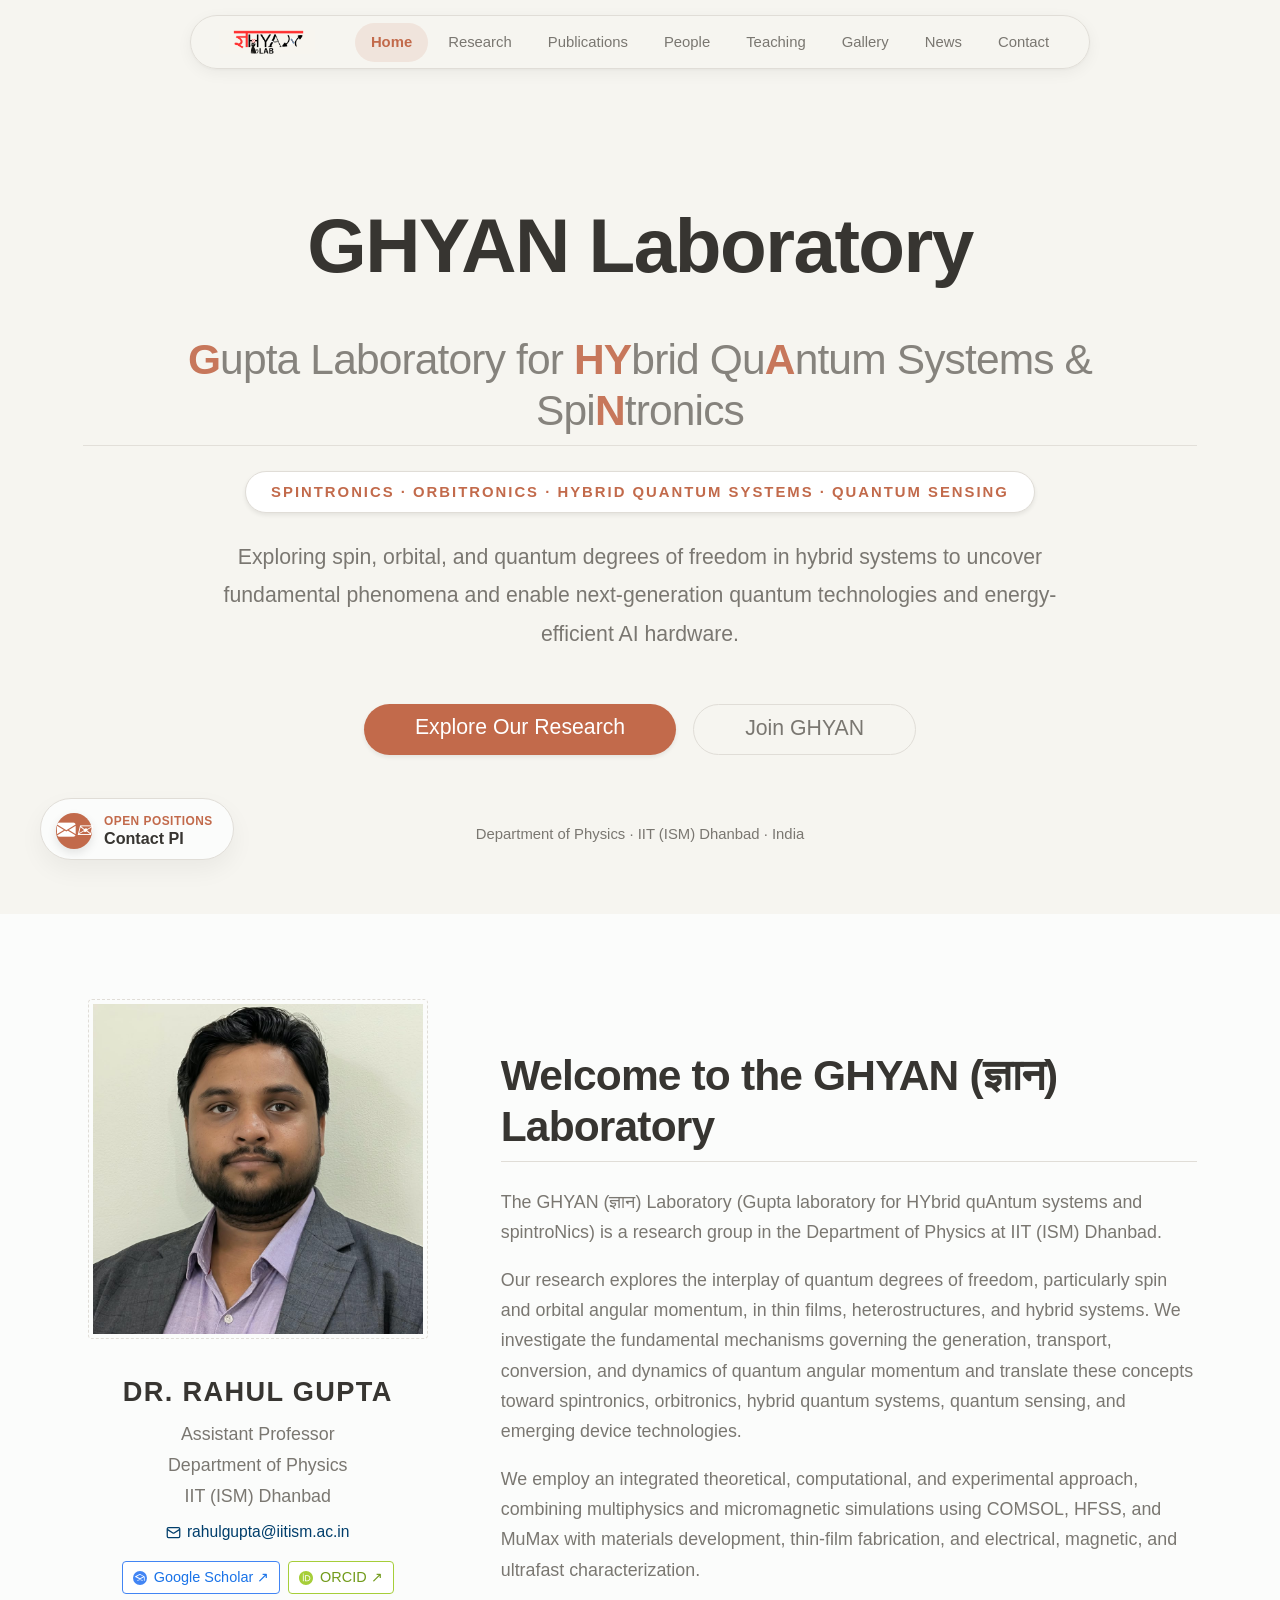
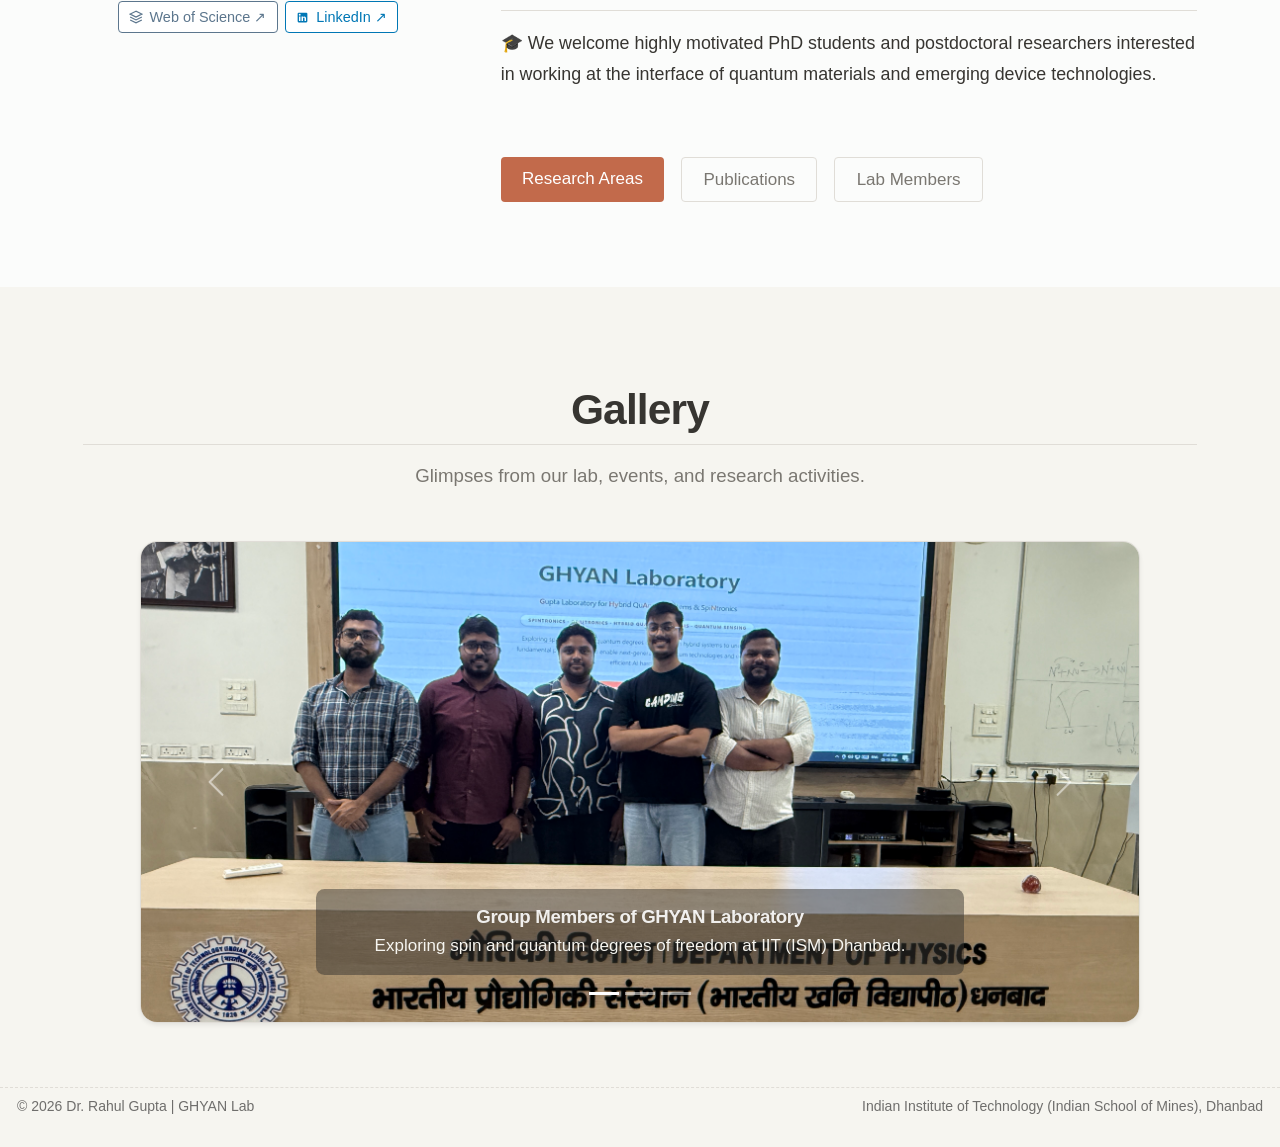
==== commit 1f736ad5: "Update12" ====
--- a/docs/index.html
+++ b/docs/index.html
@@ -355,7 +355,7 @@
 
         <!-- Right Column: Welcome and Bio -->
         <div class="home-right">
-          <h2 class="welcome-title mb-4" style="font-size: 2.5rem; font-weight: 700; color: #373531; letter-spacing: -0.02em;">Welcome to GHYAN (ज्ञान)</h2>
+          <h2 class="welcome-title mb-4" style="font-size: 2.5rem; font-weight: 700; color: #373531; letter-spacing: -0.02em;">Welcome to the GHYAN (ज्ञान) Laboratory</h2>
           
           <div class="welcome-text text-muted-foreground" style="font-size: 1.05rem; line-height: 1.7;">
             <p>The GHYAN (ज्ञान) Laboratory (Gupta laboratory for HYbrid quAntum systems and spintroNics) is a research group in the Department of Physics at IIT (ISM) Dhanbad.</p>
--- a/docs/styles.css
+++ b/docs/styles.css
@@ -321,13 +321,99 @@
 
 @media (min-width: 992px) {
   .leader-sidebar {
-    flex: 0 0 320px;
-    max-width: 320px;
+    flex: 0 0 350px !important;
+    max-width: 350px !important;
     margin: 0;
     align-self: flex-start;
-    position: sticky;
-    top: 90px;
-  }
+  }
+}
+
+.leader-section-title {
+  font-size: 0.82rem;
+  font-weight: 700;
+  text-transform: uppercase;
+  letter-spacing: 0.06em;
+  color: #1e293b;
+  margin-bottom: 0.85rem;
+  display: flex;
+  align-items: center;
+}
+
+.leader-timeline {
+  display: flex;
+  flex-direction: column;
+  gap: 0.95rem;
+  position: relative;
+  padding-left: 0.95rem;
+  border-left: 2px solid #e2e8f0;
+  margin-left: 0.35rem;
+  text-align: left;
+}
+
+.leader-timeline-item {
+  position: relative;
+  text-align: left;
+}
+
+.leader-timeline-item::before {
+  content: "";
+  position: absolute;
+  left: calc(-0.95rem - 5px);
+  top: 5px;
+  width: 8px;
+  height: 8px;
+  border-radius: 50%;
+  background: #2563eb;
+  border: 2px solid #ffffff;
+  box-shadow: 0 0 0 1px #93c5fd;
+}
+
+.timeline-period {
+  font-size: 0.72rem;
+  font-weight: 700;
+  color: #64748b;
+  text-transform: uppercase;
+  letter-spacing: 0.03em;
+  margin-bottom: 0.2rem;
+}
+
+.timeline-role {
+  font-size: 0.88rem;
+  font-weight: 600;
+  color: #0f172a;
+  line-height: 1.35;
+  margin-bottom: 0.2rem;
+}
+
+.timeline-specialization {
+  font-size: 0.78rem;
+  color: #475569;
+  line-height: 1.3;
+  margin-bottom: 0.2rem;
+}
+
+.timeline-inst {
+  font-size: 0.8rem;
+  color: #475569;
+  line-height: 1.35;
+}
+
+.timeline-inst strong {
+  color: #1e293b;
+  font-weight: 600;
+}
+
+.badge-grade {
+  display: inline-block;
+  font-size: 0.7rem;
+  font-weight: 600;
+  padding: 0.1rem 0.4rem;
+  border-radius: 6px;
+  background: #eff6ff;
+  color: #1d4ed8;
+  border: 1px solid #dbeafe;
+  margin-left: 0.25rem;
+  vertical-align: 1px;
 }
 
 .leader-sticky {
@@ -478,95 +564,164 @@
 }
 
 .team-grid {
-  display: grid;
-  grid-template-columns: repeat(4, 1fr);
-  gap: 1rem;
-}
-
-@media (max-width: 1200px) {
-  .team-grid {
-    grid-template-columns: repeat(2, 1fr);
-    gap: 1.25rem;
-  }
-}
-
-@media (max-width: 680px) {
-  .team-grid {
-    grid-template-columns: 1fr !important;
-    max-width: 380px;
-    margin: 0 auto;
-    gap: 1.25rem;
-  }
+  display: flex !important;
+  flex-direction: column !important;
+  gap: 1.75rem !important;
+  width: 100% !important;
 }
 
 .member-card {
-  display: flex;
-  flex-direction: column;
-  background: #fff;
-  border-radius: 12px;
-  border: 1px solid #eaeaea;
-  box-shadow: 0 4px 15px rgba(0,0,0,0.03);
-  overflow: hidden;
-  transition: transform 0.2s ease, box-shadow 0.2s ease;
+  display: flex !important;
+  flex-direction: row !important;
+  align-items: flex-start !important;
+  background: #ffffff !important;
+  border-radius: 14px !important;
+  border: 1px solid #e2e8f0 !important;
+  padding: 1.75rem 2rem !important;
+  box-shadow: 0 4px 18px rgba(0, 0, 0, 0.03) !important;
+  gap: 1.75rem !important;
+  width: 100% !important;
+  box-sizing: border-box !important;
+  transition: transform 0.25s ease, box-shadow 0.25s ease, border-color 0.25s ease !important;
 }
 .member-card:hover {
-  transform: translateY(-5px);
-  box-shadow: 0 8px 25px rgba(0,0,0,0.1);
+  transform: translateY(-3px) !important;
+  box-shadow: 0 10px 28px rgba(0, 0, 0, 0.08) !important;
+  border-color: #cbd5e1 !important;
 }
 
 .member-photo {
-  width: calc(100% - 2rem);
-  padding-bottom: calc(100% - 2rem);
-  margin: 1rem auto 0;
-  position: relative;
-  border: 2px dashed #ccc;
-  border-radius: 8px;
+  width: 130px !important;
+  height: 130px !important;
+  min-width: 130px !important;
+  max-width: 130px !important;
+  padding-bottom: 0 !important;
+  margin: 0 !important;
+  position: relative !important;
+  border: 3px solid #f1f5f9 !important;
+  border-radius: 50% !important;
+  overflow: hidden !important;
+  box-shadow: 0 4px 12px rgba(0, 0, 0, 0.08) !important;
+  flex-shrink: 0 !important;
 }
 
 .member-photo img {
-  position: absolute;
-  top: 4px;
-  left: 4px;
-  width: calc(100% - 8px);
-  height: calc(100% - 8px);
-  object-fit: cover;
-  display: block;
-  border-radius: 4px;
+  position: absolute !important;
+  top: 0 !important;
+  left: 0 !important;
+  width: 100% !important;
+  height: 100% !important;
+  object-fit: cover !important;
+  display: block !important;
+  border-radius: 50% !important;
 }
 
 .member-info {
-  padding: 1.25rem;
-
+  padding: 0 !important;
+  display: flex !important;
+  flex-direction: column !important;
+  flex: 1 !important;
 }
 
 .member-info h3 {
-  margin: 0 0 0.25rem 0;
-  font-size: 1.1rem;
-  color: #2c3e50;
+  margin: 0 0 0.25rem 0 !important;
+  font-size: 1.35rem !important;
+  font-weight: 700 !important;
+  color: #1e293b !important;
+  text-align: left !important;
 }
 
 .member-position {
-  font-size: 0.9rem;
-  color: #3498db;
-  font-weight: 500;
-  margin: 0 0 0.25rem 0;
+  font-size: 0.95rem !important;
+  color: #2563eb !important;
+  font-weight: 600 !important;
+  margin: 0 0 0.2rem 0 !important;
+  text-align: left !important;
 }
 
 .member-department {
-  font-size: 0.8rem;
-  color: #7f8c8d;
-  margin: 0 0 1rem 0;
-}
-
-.member-info a {
-  display: inline-block;
-  font-size: 0.85rem;
-  color: #2c3e50;
-  text-decoration: none;
-  font-weight: 600;
-  border-bottom: 1px solid currentColor;
-}
-.member-info a:hover { color: #3498db; }
+  font-size: 0.86rem !important;
+  color: #64748b !important;
+  margin: 0 0 0.75rem 0 !important;
+  text-align: left !important;
+  line-height: 1.35 !important;
+}
+
+.member-bio {
+  font-size: 0.92rem !important;
+  color: #475569 !important;
+  line-height: 1.65 !important;
+  margin: 0 0 1rem 0 !important;
+  text-align: left !important;
+}
+
+.member-tags {
+  display: flex !important;
+  flex-wrap: wrap !important;
+  gap: 0.4rem !important;
+  margin-bottom: 1rem !important;
+  justify-content: flex-start !important;
+}
+
+.member-tag {
+  font-size: 0.78rem !important;
+  font-weight: 600 !important;
+  padding: 0.25rem 0.65rem !important;
+  border-radius: 12px !important;
+  background: #f1f5f9 !important;
+  color: #334155 !important;
+  border: 1px solid #e2e8f0 !important;
+  line-height: 1.3 !important;
+}
+
+.member-links {
+  display: flex !important;
+  flex-wrap: wrap !important;
+  gap: 1rem !important;
+  align-items: center !important;
+  justify-content: flex-start !important;
+  padding-top: 0.75rem !important;
+  border-top: 1px dashed #e2e8f0 !important;
+  margin-top: 0 !important;
+}
+
+.member-link-btn {
+  display: inline-flex !important;
+  align-items: center !important;
+  gap: 0.4rem !important;
+  font-size: 0.88rem !important;
+  font-weight: 600 !important;
+  color: #0284c7 !important;
+  text-decoration: none !important;
+  transition: color 0.2s ease !important;
+}
+
+.member-link-btn:hover {
+  color: #0369a1 !important;
+  text-decoration: underline !important;
+}
+
+@media (max-width: 700px) {
+  .member-card {
+    flex-direction: column !important;
+    align-items: center !important;
+    text-align: center !important;
+    padding: 1.5rem !important;
+  }
+  .member-photo {
+    margin: 0 auto 1rem auto !important;
+  }
+  .member-info h3,
+  .member-position,
+  .member-department,
+  .member-bio {
+    text-align: center !important;
+  }
+  .member-tags,
+  .member-links {
+    justify-content: center !important;
+  }
+}
 
 /* Home Grid Sections */
 .home-grid {
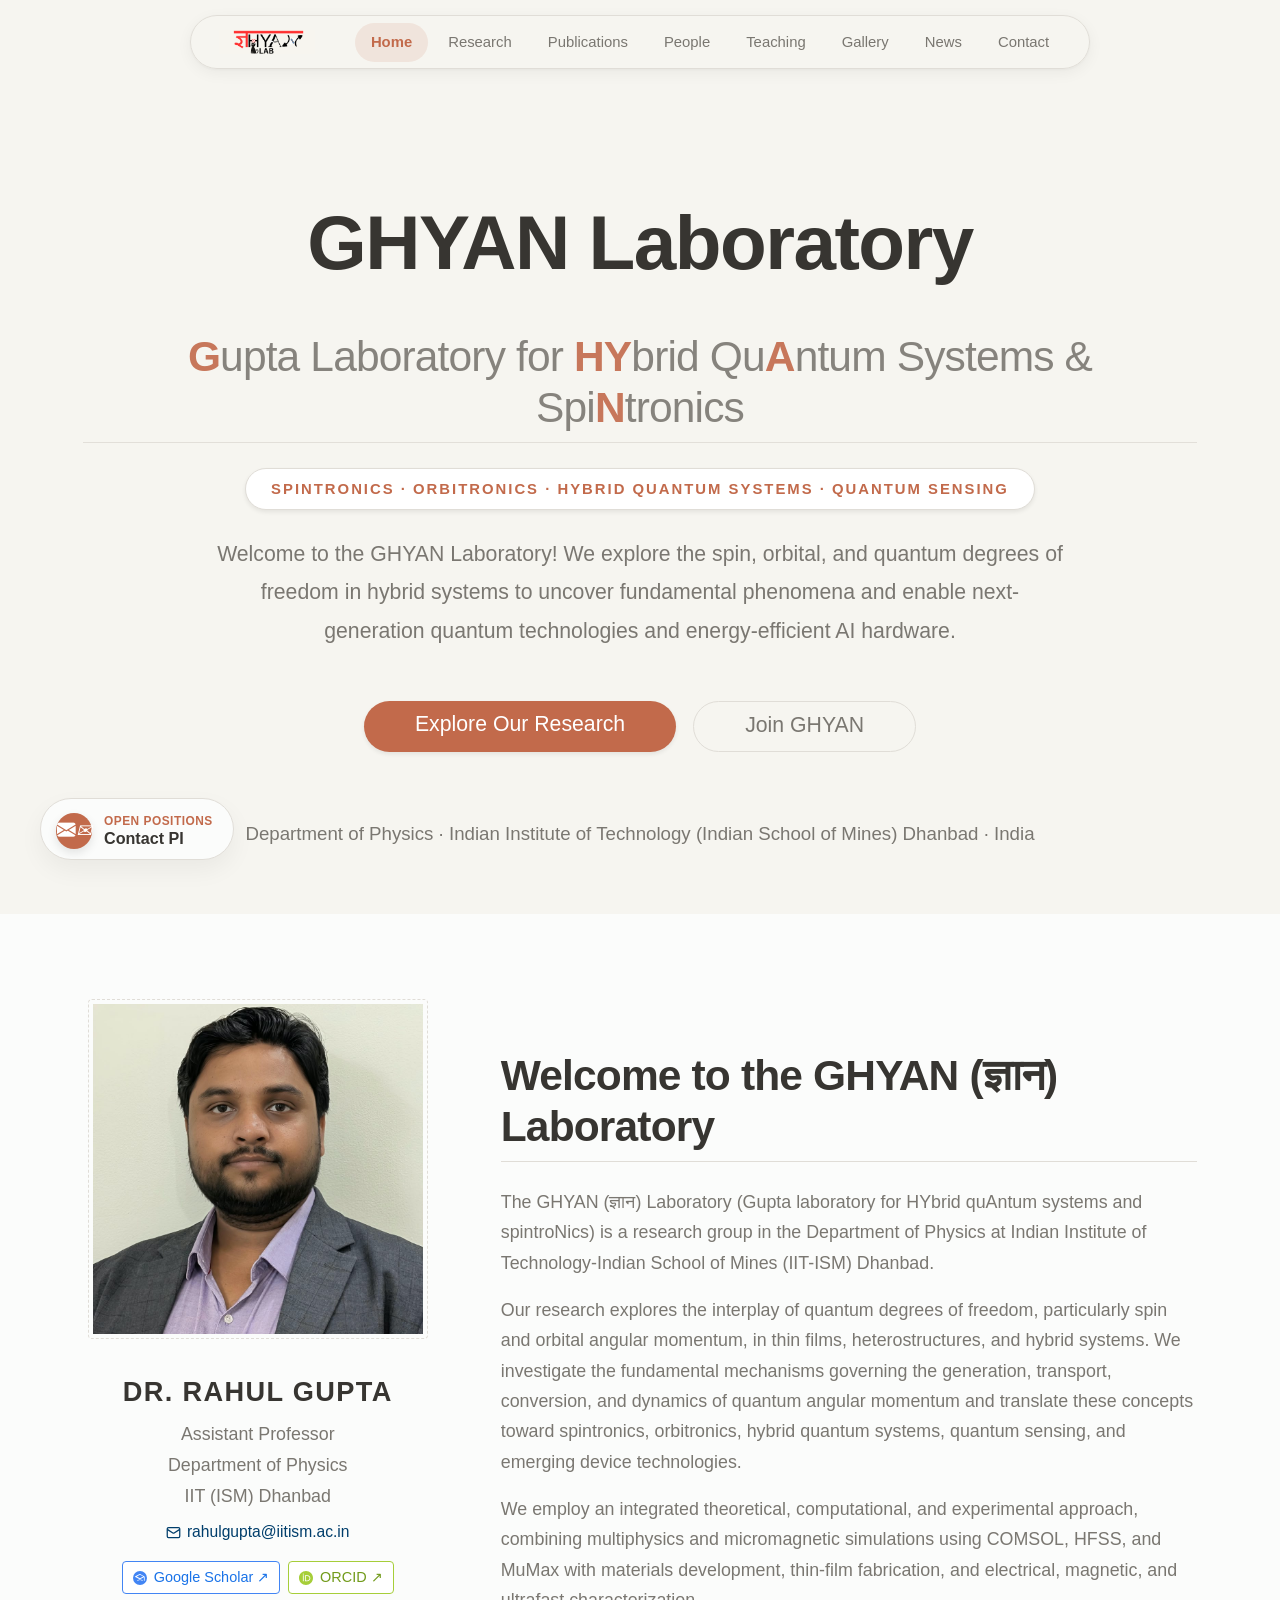
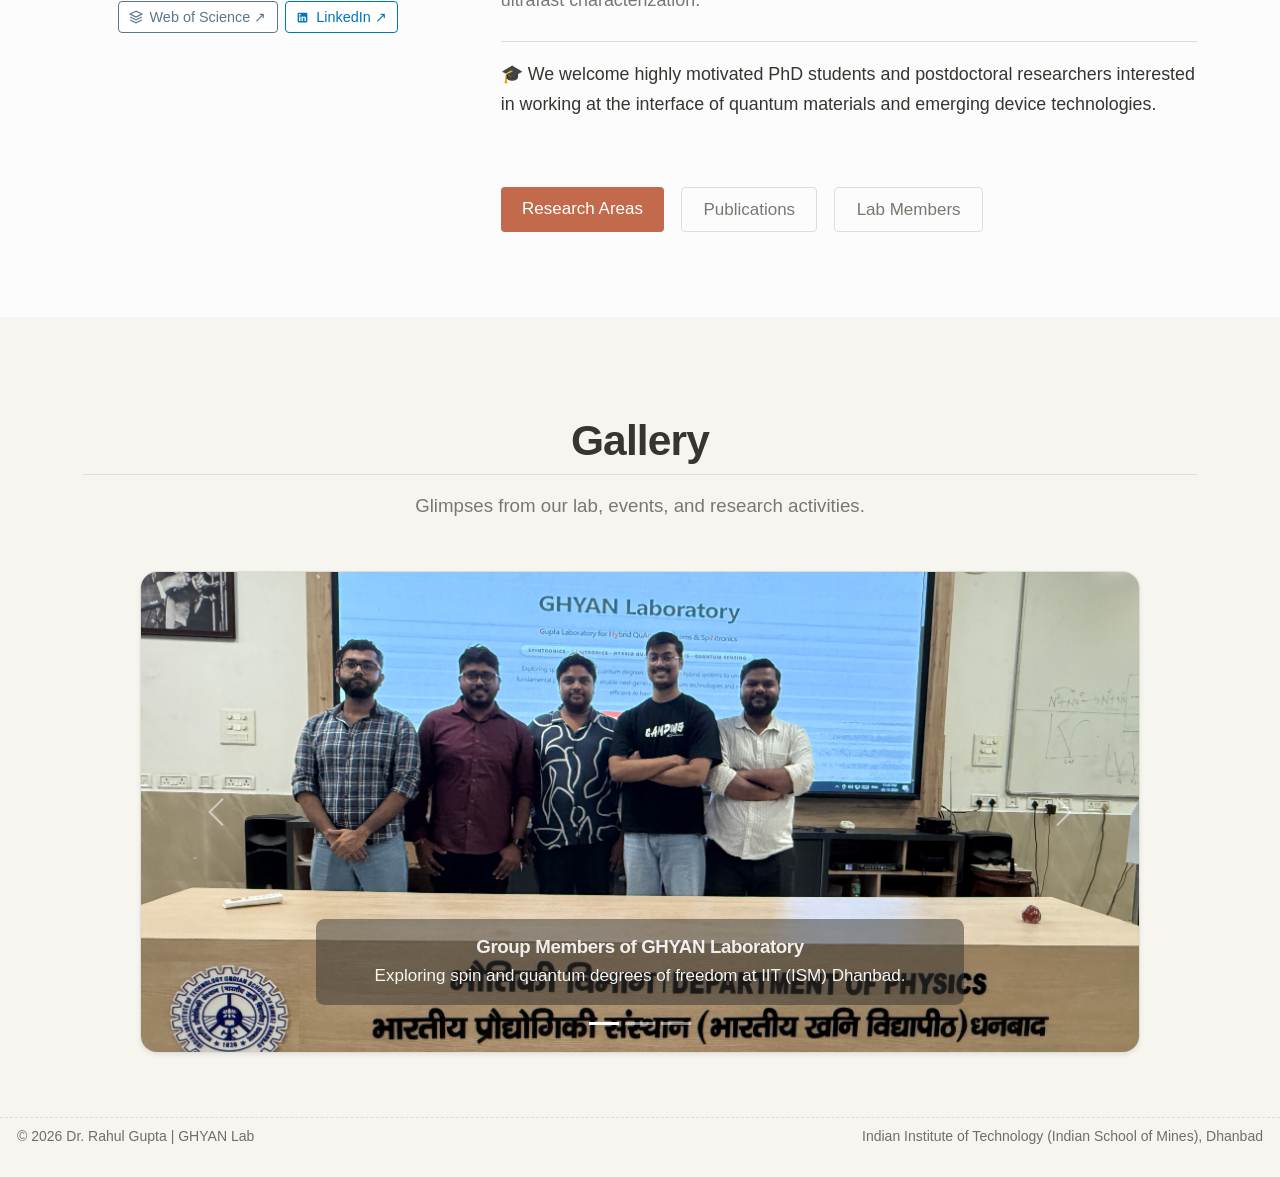
==== commit 6ad4e6bb: "Update14" ====
--- a/docs/index.html
+++ b/docs/index.html
@@ -295,7 +295,7 @@
       </div>
       
       <p class="lead hero-text mb-5 mx-auto text-muted-foreground">
-        Exploring spin, orbital, and quantum degrees of freedom in hybrid systems to uncover fundamental phenomena and enable next-generation quantum technologies and energy-efficient AI hardware.
+        Welcome to the GHYAN Laboratory! We explore the spin, orbital, and quantum degrees of freedom in hybrid systems to uncover fundamental phenomena and enable next-generation quantum technologies and energy-efficient AI hardware.
       </p>
       
       <div class="d-flex flex-wrap gap-3 justify-content-center mb-5">
@@ -303,8 +303,8 @@
         <a href="contact.html" class="btn btn-outline-dark btn-lg rounded-pill px-5 border-subtle text-muted-foreground">Join GHYAN</a>
       </div>
       
-      <p class="small text-muted-foreground mt-3">
-        Department of Physics · IIT (ISM) Dhanbad · India
+      <p class="fs-5 text-muted-foreground mt-3">
+        Department of Physics · Indian Institute of Technology (Indian School of Mines) Dhanbad · India
       </p>
       
     </div>
@@ -358,7 +358,7 @@
           <h2 class="welcome-title mb-4" style="font-size: 2.5rem; font-weight: 700; color: #373531; letter-spacing: -0.02em;">Welcome to the GHYAN (ज्ञान) Laboratory</h2>
           
           <div class="welcome-text text-muted-foreground" style="font-size: 1.05rem; line-height: 1.7;">
-            <p>The GHYAN (ज्ञान) Laboratory (Gupta laboratory for HYbrid quAntum systems and spintroNics) is a research group in the Department of Physics at IIT (ISM) Dhanbad.</p>
+            <p>The GHYAN (ज्ञान) Laboratory (Gupta laboratory for HYbrid quAntum systems and spintroNics) is a research group in the Department of Physics at Indian Institute of Technology-Indian School of Mines (IIT-ISM) Dhanbad.</p>
             
             <p>Our research explores the interplay of quantum degrees of freedom, particularly spin and orbital angular momentum, in thin films, heterostructures, and hybrid systems. We investigate the fundamental mechanisms governing the generation, transport, conversion, and dynamics of quantum angular momentum and translate these concepts toward spintronics, orbitronics, hybrid quantum systems, quantum sensing, and emerging device technologies.</p>
             
@@ -417,6 +417,13 @@
                 <div class="carousel-caption d-none d-md-block bg-dark bg-opacity-50 rounded-3 p-3 mb-4 mx-4">
                   <h5 class="text-white fw-bold mb-1">Class of Monsoon Semester 2026</h5>
                   <p class="text-light mb-0">Course: Foundation of Physics • IIT (ISM) Dhanbad</p>
+                </div>
+              </div>
+               <div class="carousel-item" data-bs-interval="4000">
+                <img src="images/Gallery/OpticalWorkshop.jpeg" class="d-block w-100" alt="Class of Monsoon Semester 2026" style="height: 480px; object-fit: cover; object-position: center;">
+                <div class="carousel-caption d-none d-md-block bg-dark bg-opacity-50 rounded-3 p-3 mb-4 mx-4">
+                  <h5 class="text-white fw-bold mb-1">Expert Insights on Quantum Optical Materials by Our Group Leader, Dr. Rahul Gupta</h5>
+                  <p class="text-light mb-0">Invited Panelist • Workshop on Quantum Optical Materials, IIT (ISM) Dhanbad</p>
                 </div>
               </div>
             </div>
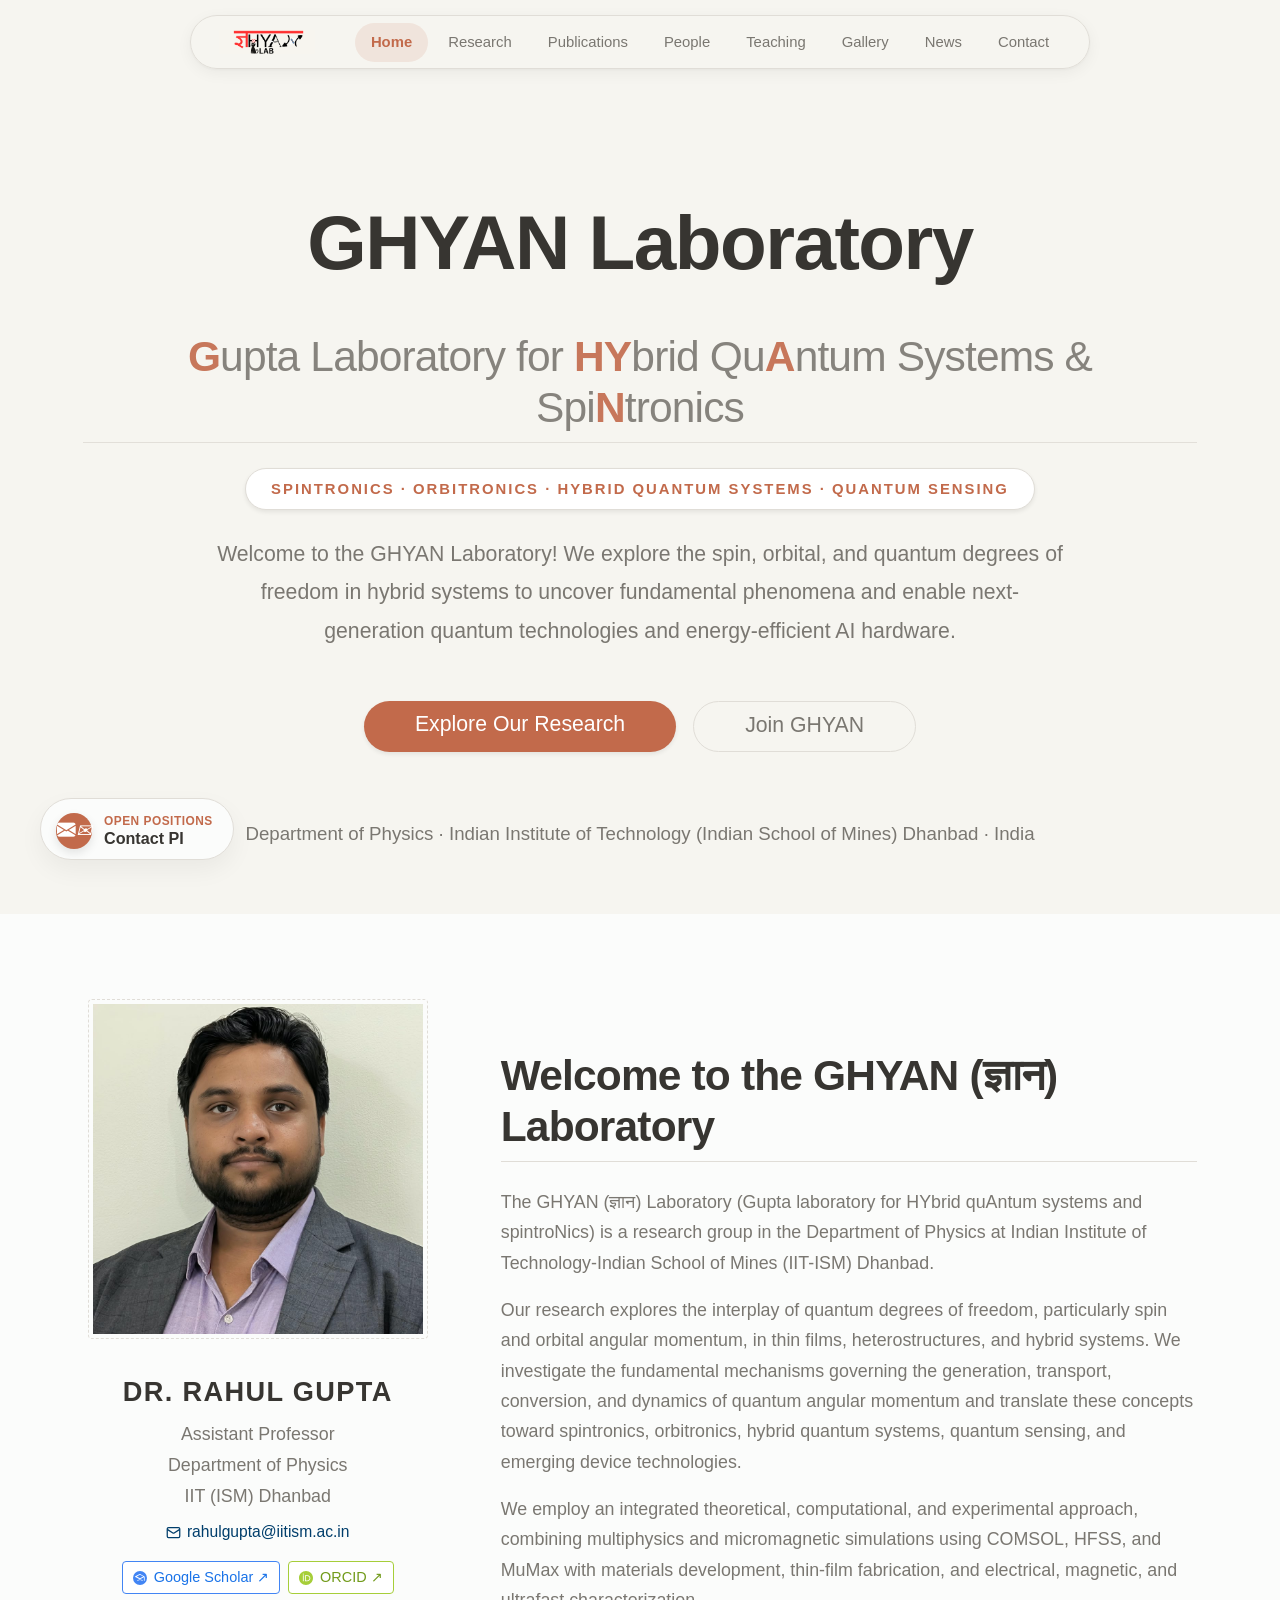
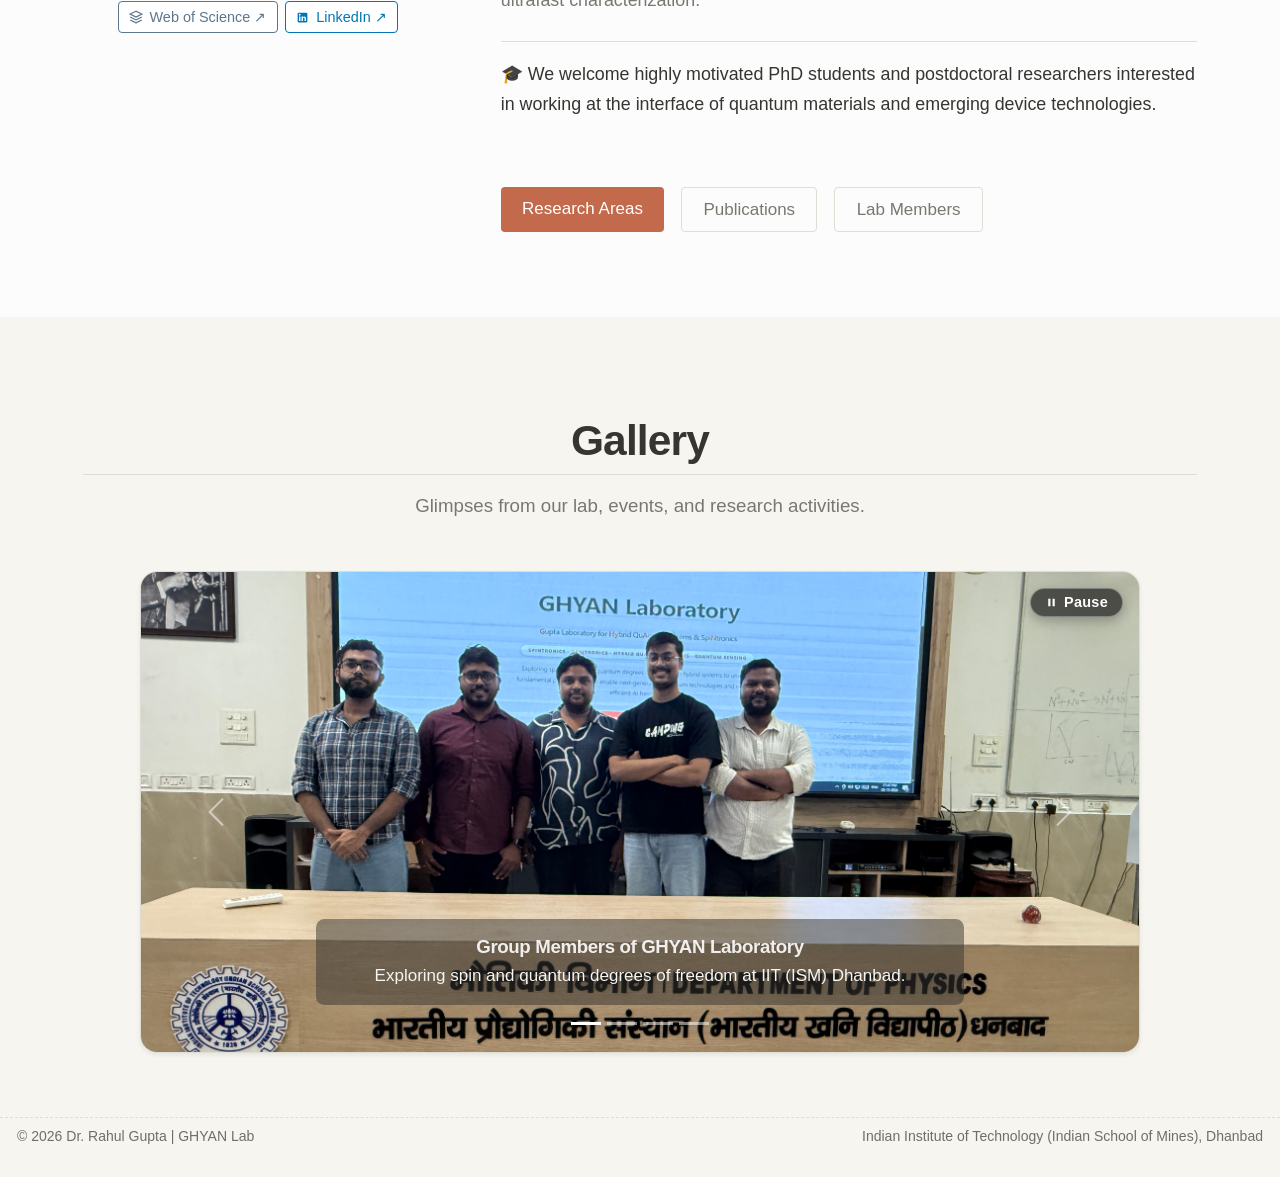
==== commit d8514c37: "Udpate15" ====
--- a/docs/index.html
+++ b/docs/index.html
@@ -266,6 +266,55 @@
   .bg-accent { background-color: #c26a4b !important; color: white !important; }
   .text-muted-foreground { color: #7a7771 !important; }
   .border-subtle { border-color: #e0ddd7 !important; }
+  
+  /* Carousel Pause Button */
+  .carousel-pause-btn {
+    position: absolute;
+    top: 16px;
+    right: 16px;
+    z-index: 10;
+    background: rgba(30, 30, 30, 0.7);
+    backdrop-filter: blur(8px);
+    -webkit-backdrop-filter: blur(8px);
+    color: #ffffff;
+    border: 1px solid rgba(255, 255, 255, 0.3);
+    border-radius: 30px;
+    padding: 6px 14px;
+    font-size: 0.85rem;
+    font-weight: 600;
+    letter-spacing: 0.3px;
+    display: inline-flex;
+    align-items: center;
+    gap: 6px;
+    cursor: pointer;
+    box-shadow: 0 4px 12px rgba(0, 0, 0, 0.25);
+    transition: all 0.25s ease;
+    user-select: none;
+    line-height: 1;
+  }
+  .carousel-pause-btn:hover {
+    background: rgba(20, 20, 20, 0.9);
+    color: #ffffff;
+    border-color: rgba(255, 255, 255, 0.6);
+    transform: translateY(-1px);
+    box-shadow: 0 6px 16px rgba(0, 0, 0, 0.35);
+  }
+  .carousel-pause-btn.is-paused {
+    background: #c26a4b;
+    border-color: #ffffff;
+    box-shadow: 0 4px 14px rgba(194, 106, 75, 0.4);
+  }
+  .carousel-pause-btn.is-paused:hover {
+    background: #a8573a;
+  }
+  @media (max-width: 576px) {
+    .carousel-pause-btn {
+      top: 10px;
+      right: 10px;
+      padding: 5px 10px;
+      font-size: 0.75rem;
+    }
+  }
 </style>
 
 <!-- Floating Bottom Left Tab -->
@@ -388,14 +437,29 @@
         Glimpses from our lab, events, and research activities.
       </p>
       
-      <!-- Working Bootstrap Carousel -->
+      <!-- Working Bootstrap Carousel in Slide Mode with Pause Option -->
       <div class="row g-4 justify-content-center mx-auto" style="max-width: 1000px;">
         <div class="col-md-10">
-          <div id="galleryCarousel" class="carousel slide carousel-fade rounded-4 shadow-sm overflow-hidden border border-subtle" data-bs-ride="carousel">
+          <div id="galleryCarousel" class="carousel slide rounded-4 shadow-sm overflow-hidden border border-subtle position-relative" data-bs-ride="carousel" data-bs-pause="false">
+            
+            <!-- Pause / Play Option -->
+            <button id="carouselPauseBtn" type="button" class="carousel-pause-btn" aria-label="Pause slideshow" title="Pause slideshow">
+              <span class="pause-icon-wrapper d-inline-flex align-items-center">
+                <svg class="icon-pause" width="13" height="13" viewbox="0 0 24 24" fill="currentColor">
+                  <path d="M6 19h4V5H6v14zm8-14v14h4V5h-4z"></path>
+                </svg>
+                <svg class="icon-play d-none" width="13" height="13" viewbox="0 0 24 24" fill="currentColor">
+                  <path d="M8 5v14l11-7z"></path>
+                </svg>
+              </span>
+              <span class="pause-text">Pause</span>
+            </button>
+
             <div class="carousel-indicators">
               <button type="button" data-bs-target="#galleryCarousel" data-bs-slide-to="0" class="active" aria-current="true" aria-label="Slide 1"></button>
               <button type="button" data-bs-target="#galleryCarousel" data-bs-slide-to="1" aria-label="Slide 2"></button>
               <button type="button" data-bs-target="#galleryCarousel" data-bs-slide-to="2" aria-label="Slide 3"></button>
+              <button type="button" data-bs-target="#galleryCarousel" data-bs-slide-to="3" aria-label="Slide 4"></button>
             </div>
             <div class="carousel-inner">
               <div class="carousel-item active" data-bs-interval="4000">
@@ -419,8 +483,8 @@
                   <p class="text-light mb-0">Course: Foundation of Physics • IIT (ISM) Dhanbad</p>
                 </div>
               </div>
-               <div class="carousel-item" data-bs-interval="4000">
-                <img src="images/Gallery/OpticalWorkshop.jpeg" class="d-block w-100" alt="Class of Monsoon Semester 2026" style="height: 480px; object-fit: cover; object-position: center;">
+              <div class="carousel-item" data-bs-interval="4000">
+                <img src="images/Gallery/OpticalWorkshop.jpeg" class="d-block w-100" alt="Expert Insights on Quantum Optical Materials by Dr. Rahul Gupta" style="height: 480px; object-fit: cover; object-position: center;">
                 <div class="carousel-caption d-none d-md-block bg-dark bg-opacity-50 rounded-3 p-3 mb-4 mx-4">
                   <h5 class="text-white fw-bold mb-1">Expert Insights on Quantum Optical Materials by Our Group Leader, Dr. Rahul Gupta</h5>
                   <p class="text-light mb-0">Invited Panelist • Workshop on Quantum Optical Materials, IIT (ISM) Dhanbad</p>
@@ -443,6 +507,93 @@
   </section>
 
 </div>
+
+<script>
+  (function() {
+    function initGalleryCarousel() {
+      const carouselEl = document.getElementById('galleryCarousel');
+      const pauseBtn = document.getElementById('carouselPauseBtn');
+      if (!carouselEl || !pauseBtn) return;
+
+      if (typeof bootstrap === 'undefined' || !bootstrap.Carousel) {
+        setTimeout(initGalleryCarousel, 100);
+        return;
+      }
+
+      const carouselInstance = bootstrap.Carousel.getOrCreateInstance(carouselEl, {
+        interval: 4000,
+        ride: 'carousel',
+        pause: false
+      });
+
+      const iconPause = pauseBtn.querySelector('.icon-pause');
+      const iconPlay = pauseBtn.querySelector('.icon-play');
+      const pauseText = pauseBtn.querySelector('.pause-text');
+
+      let isManuallyPaused = false;
+      let isHovered = false;
+
+      function setPausedState(paused) {
+        if (paused) {
+          pauseBtn.classList.add('is-paused');
+          if (iconPause) iconPause.classList.add('d-none');
+          if (iconPlay) iconPlay.classList.remove('d-none');
+          if (pauseText) pauseText.textContent = 'Play';
+          pauseBtn.setAttribute('aria-label', 'Resume slideshow');
+          pauseBtn.title = 'Resume slideshow';
+        } else {
+          pauseBtn.classList.remove('is-paused');
+          if (iconPause) iconPause.classList.remove('d-none');
+          if (iconPlay) iconPlay.classList.add('d-none');
+          if (pauseText) pauseText.textContent = 'Pause';
+          pauseBtn.setAttribute('aria-label', 'Pause slideshow');
+          pauseBtn.title = 'Pause slideshow';
+        }
+      }
+
+      pauseBtn.addEventListener('click', function(e) {
+        e.stopPropagation();
+        isManuallyPaused = !isManuallyPaused;
+        if (isManuallyPaused) {
+          carouselInstance.pause();
+          setPausedState(true);
+        } else {
+          setPausedState(false);
+          if (!isHovered) {
+            carouselInstance.cycle();
+          }
+        }
+      });
+
+      carouselEl.addEventListener('mouseenter', function() {
+        isHovered = true;
+        if (!isManuallyPaused) {
+          carouselInstance.pause();
+        }
+      });
+
+      carouselEl.addEventListener('mouseleave', function() {
+        isHovered = false;
+        if (!isManuallyPaused) {
+          carouselInstance.cycle();
+        }
+      });
+
+      // Keep paused if slide transitions via controls while in paused state
+      carouselEl.addEventListener('slid.bs.carousel', function() {
+        if (isManuallyPaused) {
+          carouselInstance.pause();
+        }
+      });
+    }
+
+    if (document.readyState === 'loading') {
+      document.addEventListener('DOMContentLoaded', initGalleryCarousel);
+    } else {
+      initGalleryCarousel();
+    }
+  })();
+</script>
 
 
 
